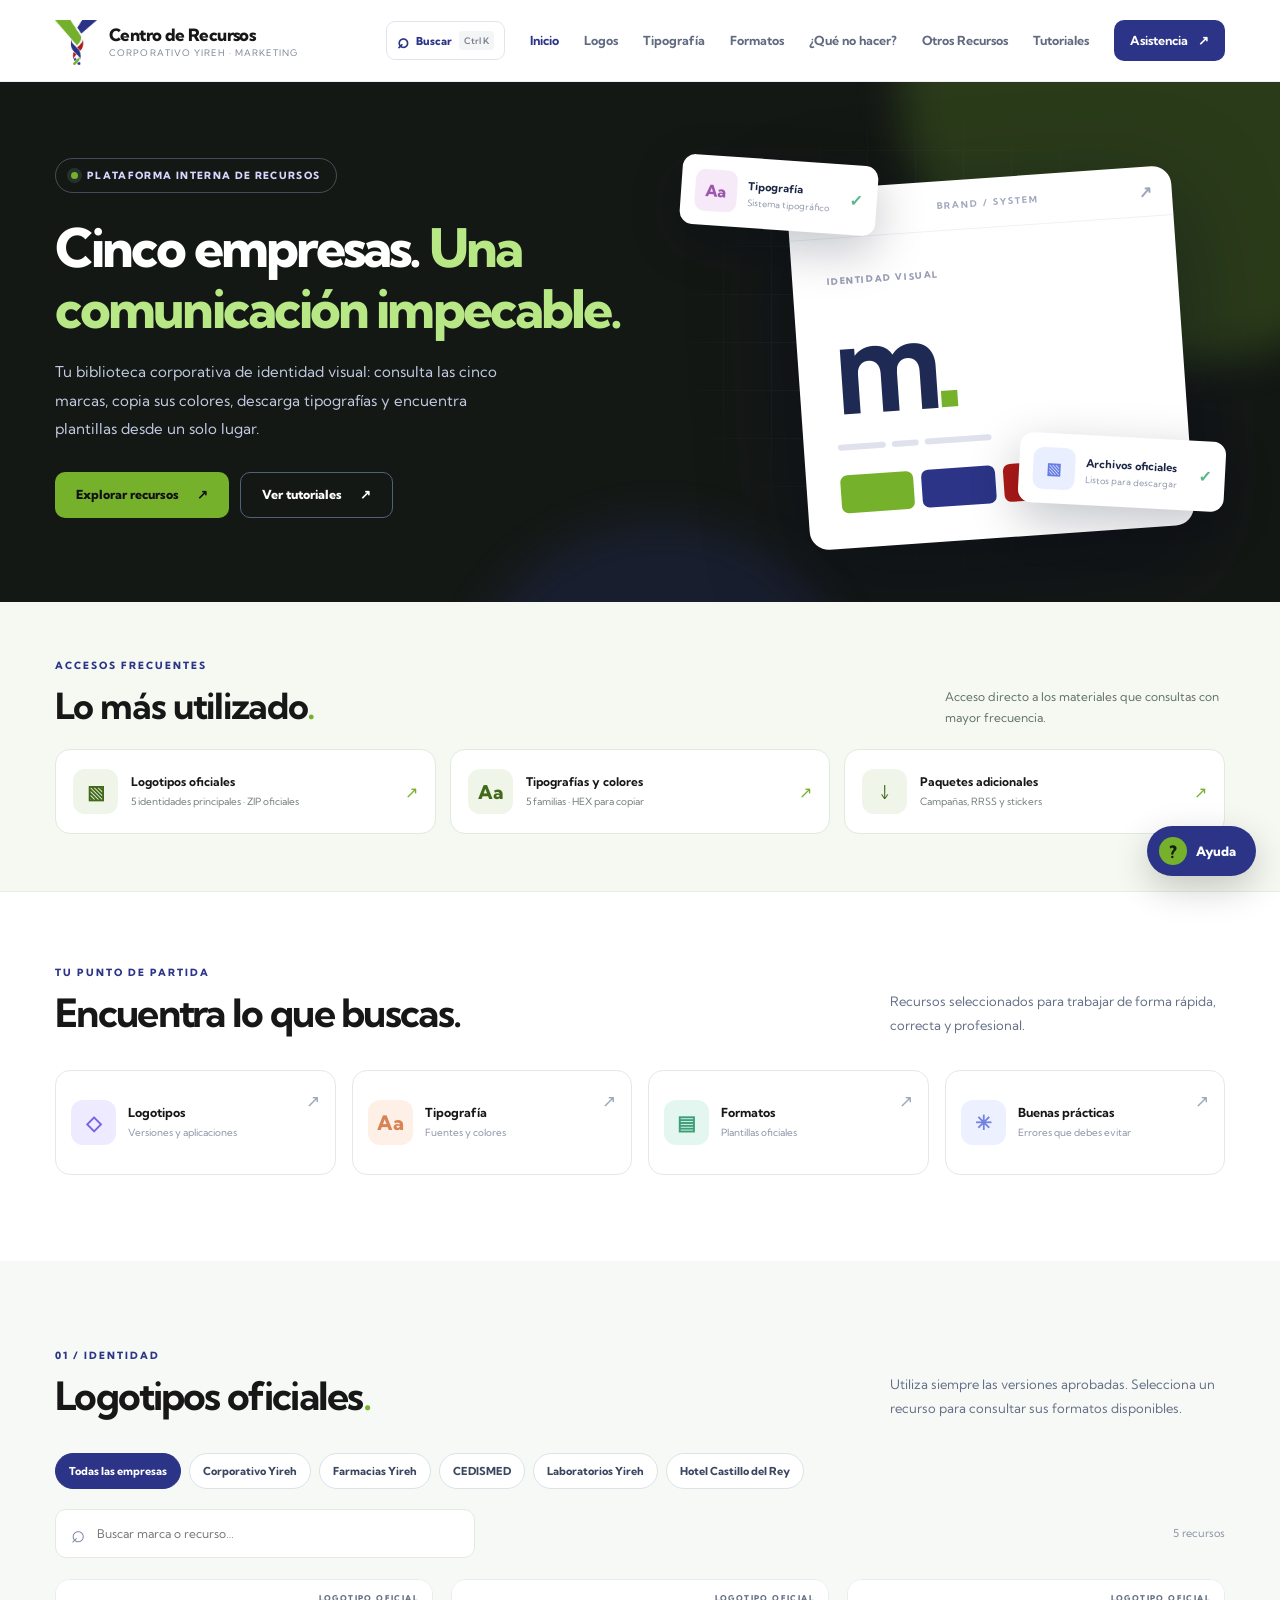
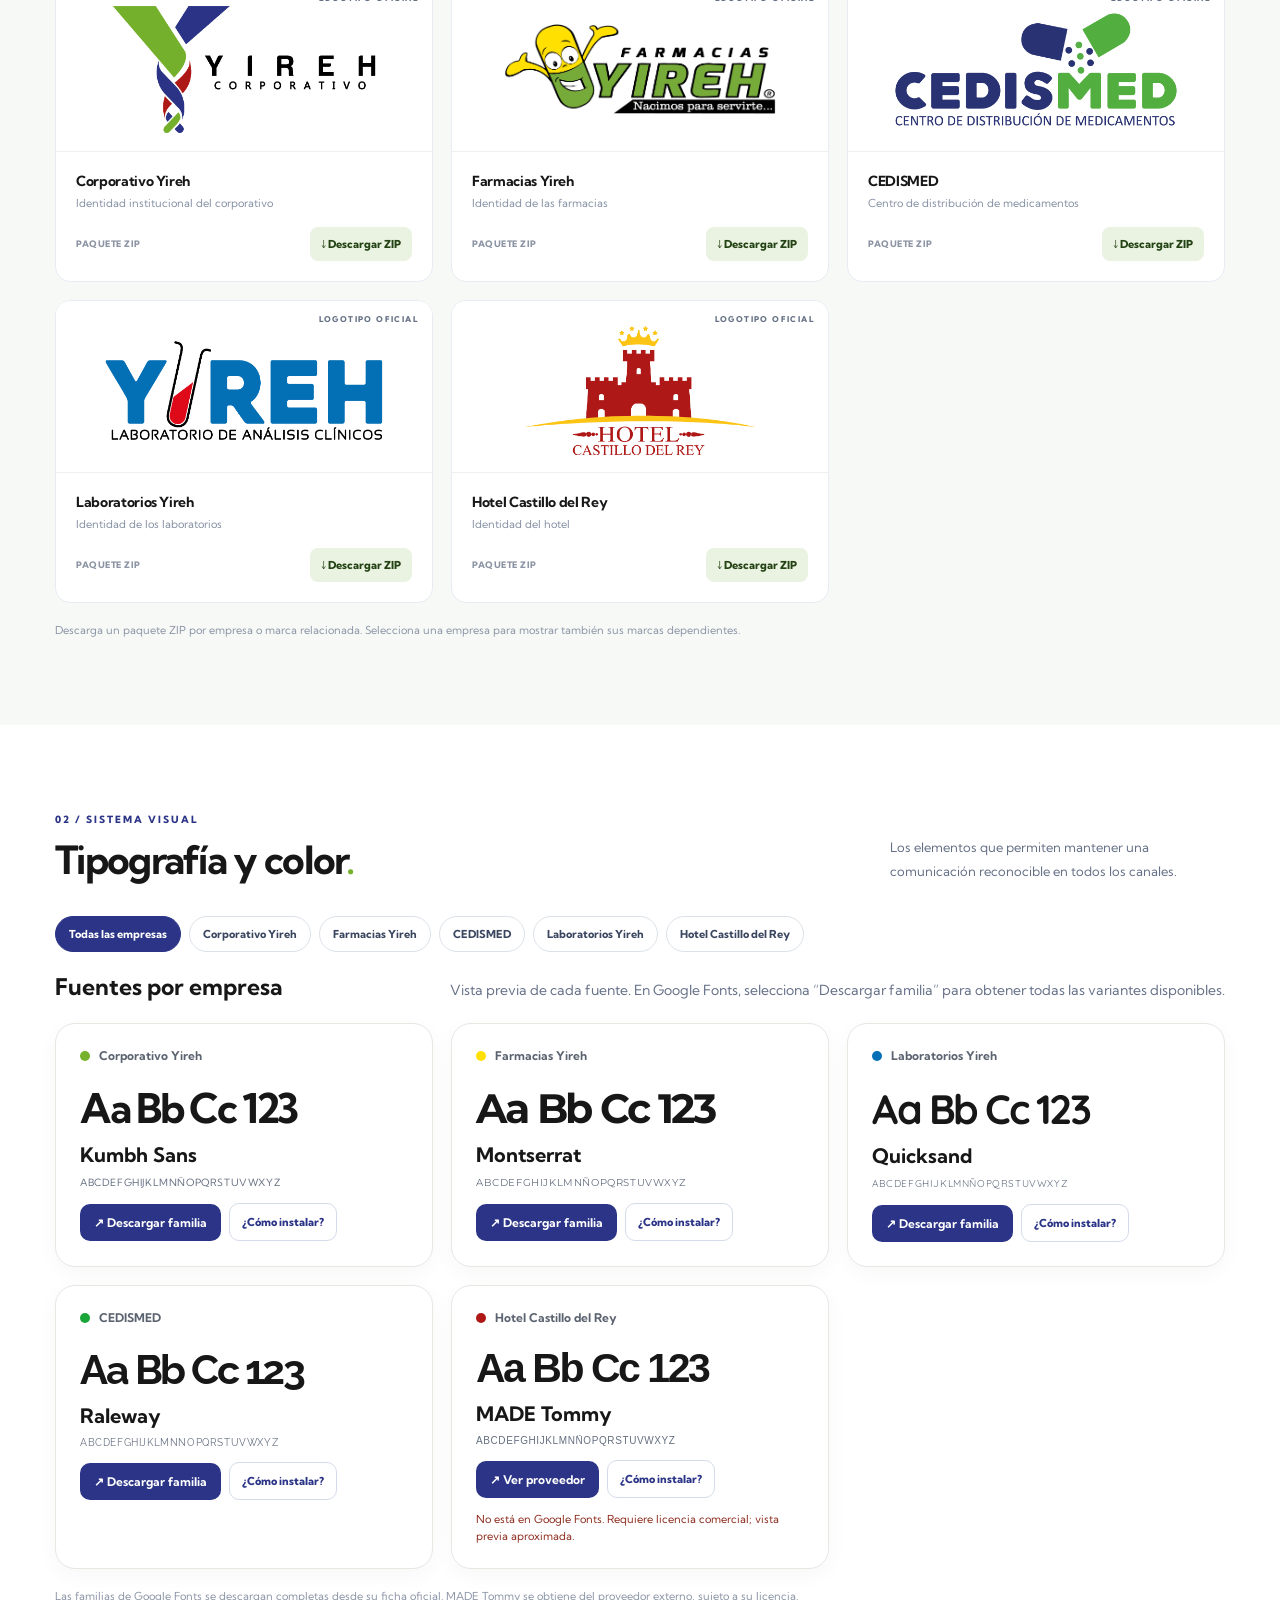
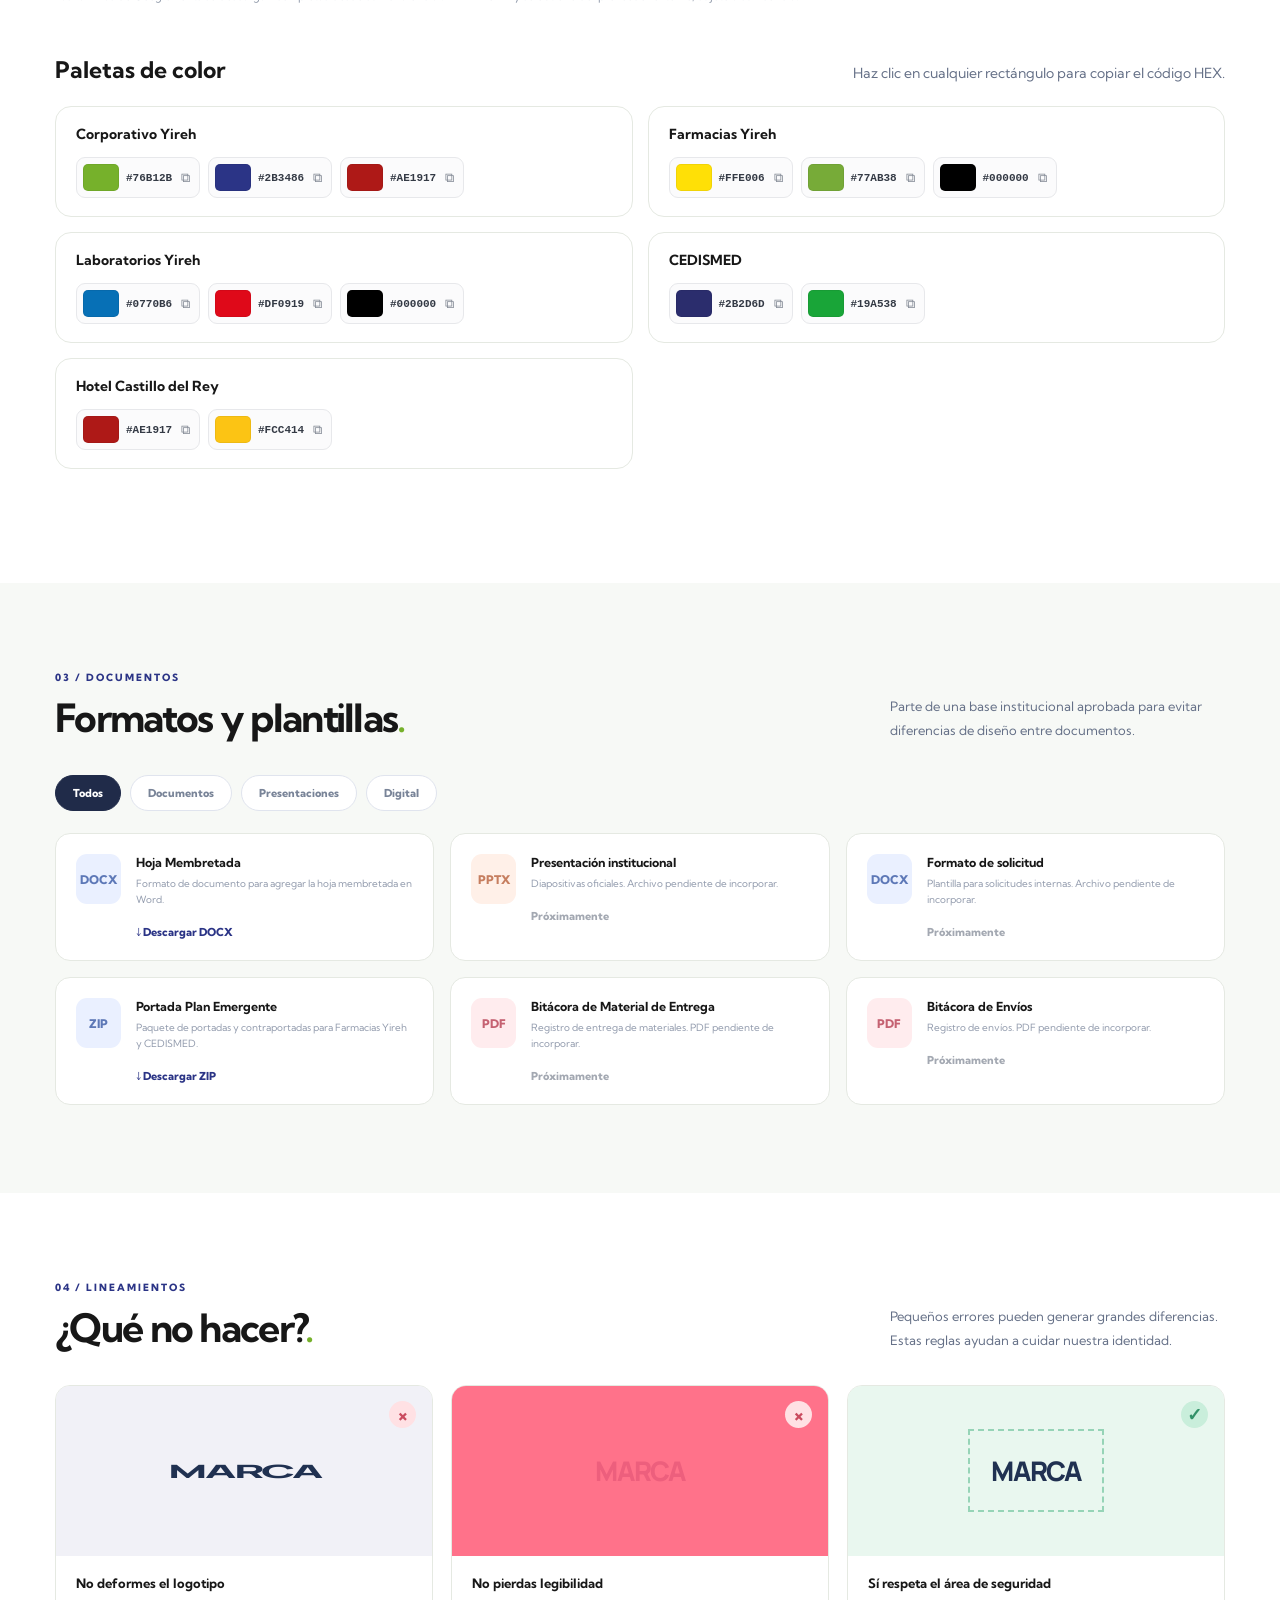
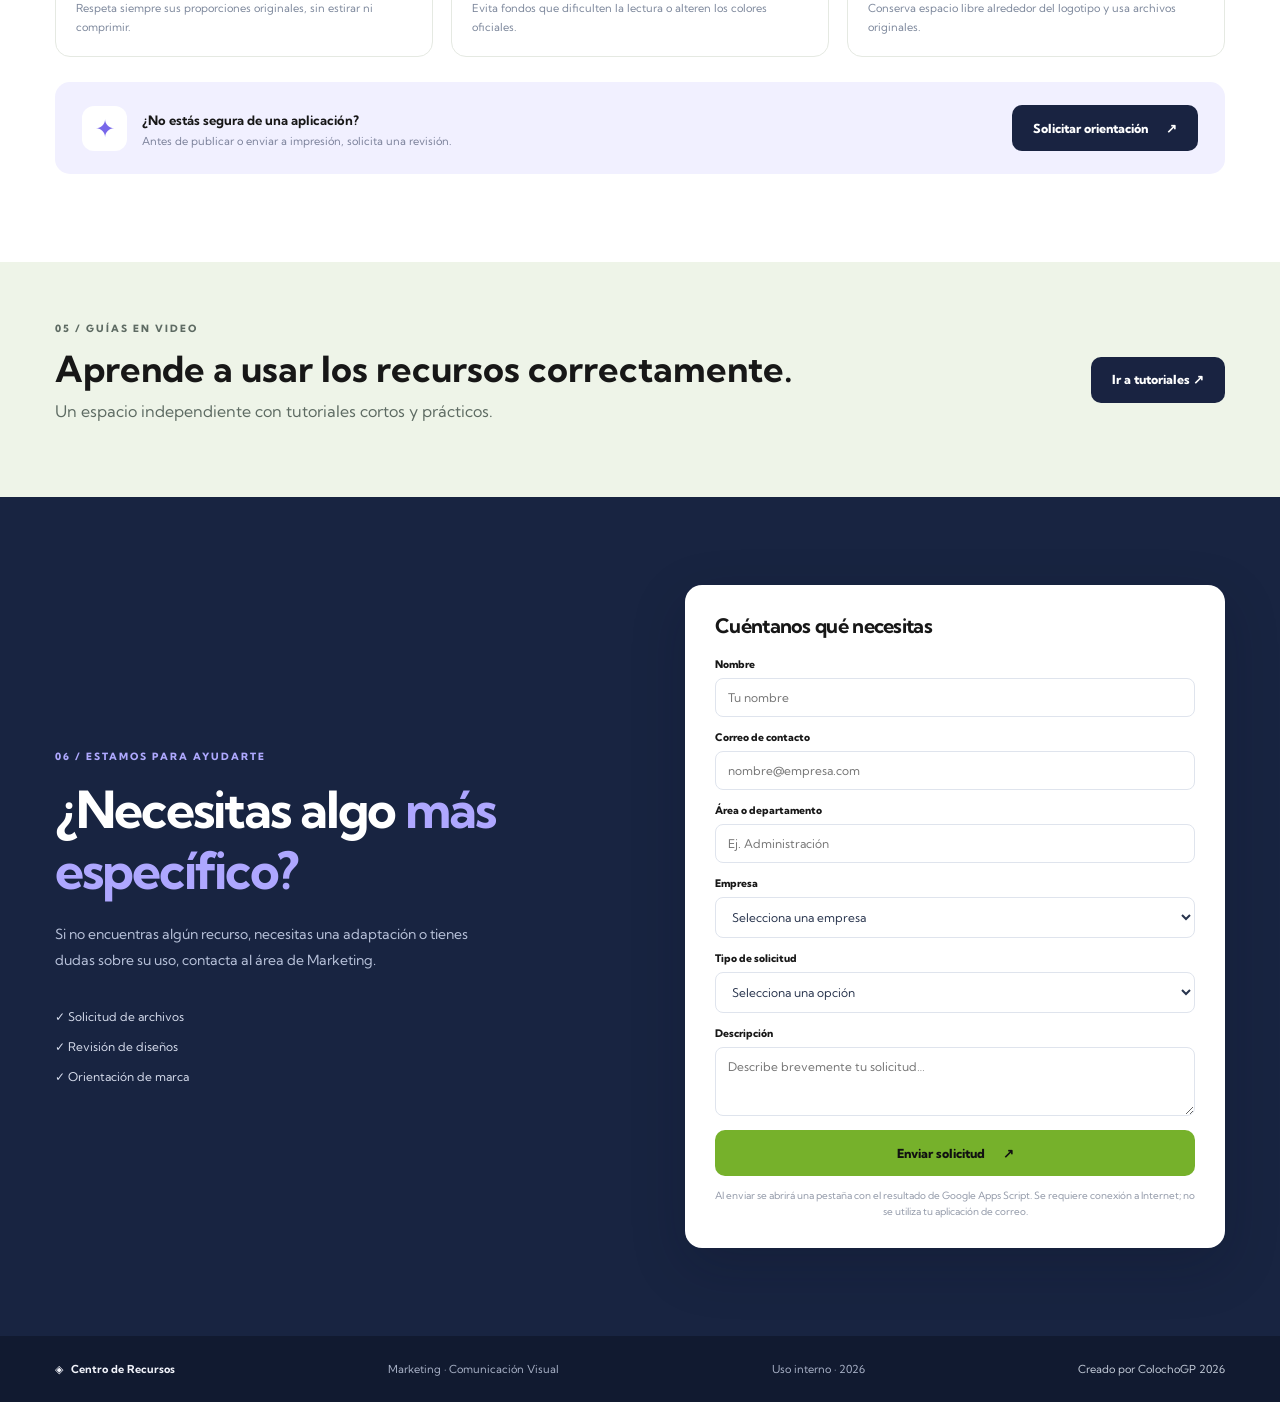
==== Centro_de_Recursos_Yireh_V4/index.html @ 208da7f6 "Add files via upload" ====
<!DOCTYPE html>

<html lang="es-MX">
<head>
<meta charset="utf-8"/>
<meta content="width=device-width,initial-scale=1" name="viewport"/>
<meta content="#2b3486" name="theme-color"/>
<meta content="Centro de recursos del área de Marketing y Comunicación Visual: identidad, archivos, tutoriales y asistencia." name="description"/>
<title>Centro de Recursos | Marketing</title>
<link href="styles.css" rel="stylesheet"/>
<script defer="" src="logo-downloads.js"></script>
<script defer="" src="configuracion-asistencia.js"></script>
<script defer="" src="script.js"></script>
</head>
<body><div aria-label="Cargando Centro de Recursos" class="site-intro" id="site-intro" role="status"><div class="site-intro-content"><img alt="" class="site-intro-logo" src="recursos/branding/isologo-yireh.png"/><strong class="site-intro-title">Centro de Recursos</strong></div></div>
<a class="skip-link" href="#contenido">Saltar al contenido</a>
<header class="site-header">
<div class="container header-inner">
<a aria-label="Centro de Recursos, ir al inicio" class="brand" href="#inicio">
<span aria-hidden="true" class="brand-symbol"><img alt="" src="recursos/branding/isologo-yireh.png"/></span>
<span class="brand-copy"><strong>Centro de Recursos</strong><small>CORPORATIVO YIREH · MARKETING</small></span>
</a>
<button aria-controls="site-nav" aria-expanded="false" aria-label="Abrir menú" class="menu-toggle" type="button"><span></span><span></span><span></span></button>
<nav aria-label="Navegación principal" class="site-nav" id="site-nav"><button aria-controls="global-search-dialog" aria-haspopup="dialog" class="global-search-trigger" title="Buscar en todo el portal" type="button"><span aria-hidden="true">⌕</span> Buscar <kbd>Ctrl K</kbd></button>








<a class="nav-link active" href="#inicio">Inicio</a><a class="nav-link" href="#logos">Logos</a><a class="nav-link" href="#tipografia">Tipografía</a><a class="nav-link" href="#formatos">Formatos</a><a class="nav-link" href="#que-no-hacer">¿Qué no hacer?</a><a class="nav-link" href="otros-recursos.html">Otros Recursos</a><a class="nav-link" href="tutoriales.html">Tutoriales</a><a class="nav-link nav-cta" href="#asistencia">Asistencia <span aria-hidden="true">↗</span></a></nav>
</div>
</header>
<main id="contenido">
<section class="hero section-anchor" id="inicio">
<div aria-hidden="true" class="hero-glow hero-glow-one"></div><div aria-hidden="true" class="hero-glow hero-glow-two"></div>
<div class="container hero-content">
<div class="hero-text">
<div class="eyebrow"><span class="status-dot"></span> PLATAFORMA INTERNA DE RECURSOS</div>
<h1>Cinco empresas. <em>Una comunicación impecable.</em></h1>
<p>Tu biblioteca corporativa de identidad visual: consulta las cinco marcas, copia sus colores, descarga tipografías y encuentra plantillas desde un solo lugar.</p>
<div class="hero-actions"><a class="button button-primary" href="#logos">Explorar recursos <span aria-hidden="true">↗</span></a><a class="button button-ghost" href="tutoriales.html">Ver tutoriales <span aria-hidden="true">↗</span></a></div>

</div>
<div aria-hidden="true" class="hero-art">
<div class="art-grid"></div>
<div class="art-window">
<div class="art-window-top"><div class="window-dots"><i></i><i></i><i></i></div><span>BRAND / SYSTEM</span><span class="art-window-icon">↗</span></div>
<div class="art-window-body"><span class="art-tiny-label">IDENTIDAD VISUAL</span><div class="art-logo">m<span class="art-logo-dot">.</span></div><div class="art-words"><i></i><i></i><i></i></div><div class="art-palette"><span></span><span></span><span></span><span></span></div></div>
</div>
<div class="float-card float-card-one"><span class="float-icon">Aa</span><span><b>Tipografía</b><small>Sistema tipográfico</small></span><span class="float-check">✓</span></div>
<div class="float-card float-card-two"><span class="float-icon float-icon-blue">▧</span><span><b>Archivos oficiales</b><small>Listos para descargar</small></span><span class="float-check">✓</span></div>
</div>
</div>
</section>
<section aria-labelledby="popular-title" class="popular-section"><div class="container">
<div class="popular-heading"><div><p class="overline">ACCESOS FRECUENTES</p><h2 id="popular-title">Lo más utilizado<span class="period">.</span></h2></div><p>Acceso directo a los materiales que consultas con mayor frecuencia.</p></div>
<div class="popular-grid">
<a class="popular-card" href="#logos"><span class="popular-icon">▧</span><span><strong>Logotipos oficiales</strong><small>5 identidades principales · ZIP oficiales</small></span><span aria-hidden="true">↗</span></a>
<a class="popular-card" href="#tipografia"><span class="popular-icon">Aa</span><span><strong>Tipografías y colores</strong><small>5 familias · HEX para copiar</small></span><span aria-hidden="true">↗</span></a>
<a class="popular-card" href="otros-recursos.html#descargables"><span class="popular-icon">↓</span><span><strong>Paquetes adicionales</strong><small>Campañas, RRSS y stickers</small></span><span aria-hidden="true">↗</span></a>
</div></div></section>
<section aria-labelledby="accesos-title" class="section shortcut-section">
<div class="container">
<div class="section-heading"><div><p class="overline">TU PUNTO DE PARTIDA</p><h2 id="accesos-title">Encuentra lo que buscas.</h2></div><p>Recursos seleccionados para trabajar de forma rápida, correcta y profesional.</p></div>
<div class="quick-grid">
<a class="quick-card" href="#logos"><span class="quick-icon indigo">◇</span><span class="quick-info"><strong>Logotipos</strong><small>Versiones y aplicaciones</small></span><span class="quick-arrow">↗</span></a>
<a class="quick-card" href="#tipografia"><span class="quick-icon peach">Aa</span><span class="quick-info"><strong>Tipografía</strong><small>Fuentes y colores</small></span><span class="quick-arrow">↗</span></a>
<a class="quick-card" href="#formatos"><span class="quick-icon mint">▤</span><span class="quick-info"><strong>Formatos</strong><small>Plantillas oficiales</small></span><span class="quick-arrow">↗</span></a>
<a class="quick-card" href="#que-no-hacer"><span class="quick-icon lavender">✳</span><span class="quick-info"><strong>Buenas prácticas</strong><small>Errores que debes evitar</small></span><span class="quick-arrow">↗</span></a>
</div>
</div>
</section>
<section aria-labelledby="logos-title" class="section section-anchor tinted-section" id="logos">
<div class="container">
<div class="section-heading"><div><p class="overline">01 / IDENTIDAD</p><h2 id="logos-title">Logotipos oficiales<span class="period">.</span></h2></div><p>Utiliza siempre las versiones aprobadas. Selecciona un recurso para consultar sus formatos disponibles.</p></div>
<div aria-label="Filtrar recursos por empresa" class="company-filter" data-company-filter="" role="group">
<button aria-pressed="true" class="company-chip selected" data-company="Todas" type="button">Todas las empresas</button>
<button aria-pressed="false" class="company-chip" data-company="Corporativo Yireh" type="button">Corporativo Yireh</button>
<button aria-pressed="false" class="company-chip" data-company="Farmacias Yireh" type="button">Farmacias Yireh</button>
<button aria-pressed="false" class="company-chip" data-company="CEDISMED" type="button">CEDISMED</button>
<button aria-pressed="false" class="company-chip" data-company="Laboratorios Yireh" type="button">Laboratorios Yireh</button>
<button aria-pressed="false" class="company-chip" data-company="Hotel Castillo del Rey" type="button">Hotel Castillo del Rey</button>
</div>
<div class="toolbar"><label class="search-box"><span aria-hidden="true">⌕</span><span class="sr-only">Buscar recursos de logotipos</span><input autocomplete="off" id="logo-search" placeholder="Buscar marca o recurso…" type="search"/></label><span aria-live="polite" class="results-count" id="logo-count"></span></div>
<div class="resource-grid" id="logo-grid"></div>
<p class="resource-note">Descarga un paquete ZIP por empresa o marca relacionada. Selecciona una empresa para mostrar también sus marcas dependientes.</p>
</div>
</section>
<section aria-labelledby="tipos-title" class="section section-anchor" id="tipografia">
<div class="container">
<div class="section-heading"><div><p class="overline">02 / SISTEMA VISUAL</p><h2 id="tipos-title">Tipografía y color<span class="period">.</span></h2></div><p>Los elementos que permiten mantener una comunicación reconocible en todos los canales.</p></div>
<div aria-label="Filtrar recursos por empresa" class="company-filter" data-company-filter="" role="group">
<button aria-pressed="true" class="company-chip selected" data-company="Todas" type="button">Todas las empresas</button>
<button aria-pressed="false" class="company-chip" data-company="Corporativo Yireh" type="button">Corporativo Yireh</button>
<button aria-pressed="false" class="company-chip" data-company="Farmacias Yireh" type="button">Farmacias Yireh</button>
<button aria-pressed="false" class="company-chip" data-company="CEDISMED" type="button">CEDISMED</button>
<button aria-pressed="false" class="company-chip" data-company="Laboratorios Yireh" type="button">Laboratorios Yireh</button>
<button aria-pressed="false" class="company-chip" data-company="Hotel Castillo del Rey" type="button">Hotel Castillo del Rey</button>
</div>
<div class="subsection-heading"><h3>Fuentes por empresa</h3><p>Vista previa de cada fuente. En Google Fonts, selecciona “Descargar familia” para obtener todas las variantes disponibles.</p></div>
<div class="font-grid" id="font-grid"></div><p class="resource-note">Las familias de Google Fonts se descargan completas desde su ficha oficial. MADE Tommy se obtiene del proveedor externo, sujeto a su licencia.</p>
<div class="subsection-heading color-title"><h3>Paletas de color</h3><p>Haz clic en cualquier rectángulo para copiar el código HEX.</p></div>
<div class="brand-palettes" id="brand-palettes"></div>
<p aria-live="polite" class="copy-feedback" id="copy-feedback"></p>
</div>
</section>
<section aria-labelledby="formatos-title" class="section section-anchor tinted-section" id="formatos">
<div class="container">
<div class="section-heading"><div><p class="overline">03 / DOCUMENTOS</p><h2 id="formatos-title">Formatos y plantillas<span class="period">.</span></h2></div><p>Parte de una base institucional aprobada para evitar diferencias de diseño entre documentos.</p></div>
<div aria-label="Filtrar formatos" class="filter-row" role="group"><button aria-pressed="true" class="filter-chip selected" data-filter="Todos">Todos</button><button aria-pressed="false" class="filter-chip" data-filter="Documentos">Documentos</button><button aria-pressed="false" class="filter-chip" data-filter="Presentaciones">Presentaciones</button><button aria-pressed="false" class="filter-chip" data-filter="Digital">Digital</button></div>
<div class="format-grid" id="format-grid"></div>
</div>
</section>
<section aria-labelledby="no-title" class="section section-anchor" id="que-no-hacer">
<div class="container"><div class="section-heading"><div><p class="overline">04 / LINEAMIENTOS</p><h2 id="no-title">¿Qué no hacer?<span class="period">.</span></h2></div><p>Pequeños errores pueden generar grandes diferencias. Estas reglas ayudan a cuidar nuestra identidad.</p></div>
<div class="rules-grid"><article class="rule-card"><div class="rule-visual bad-example"><span class="demo-mark distorted">MARCA</span><span class="rule-symbol wrong">×</span></div><div class="rule-copy"><h3>No deformes el logotipo</h3><p>Respeta siempre sus proporciones originales, sin estirar ni comprimir.</p></div></article><article class="rule-card"><div class="rule-visual bad-example saturated"><span class="demo-mark low-contrast">MARCA</span><span class="rule-symbol wrong">×</span></div><div class="rule-copy"><h3>No pierdas legibilidad</h3><p>Evita fondos que dificulten la lectura o alteren los colores oficiales.</p></div></article><article class="rule-card"><div class="rule-visual good-example"><span class="demo-mark good-mark">MARCA</span><span class="rule-symbol correct">✓</span></div><div class="rule-copy"><h3>Sí respeta el área de seguridad</h3><p>Conserva espacio libre alrededor del logotipo y usa archivos originales.</p></div></article></div>
<div class="guideline-banner"><div><span class="guideline-icon">✦</span><div><strong>¿No estás segura de una aplicación?</strong><p>Antes de publicar o enviar a impresión, solicita una revisión.</p></div></div><a class="button button-dark" href="#asistencia">Solicitar orientación <span aria-hidden="true">↗</span></a></div>
</div>
</section>
<section class="tutorial-promo"><div class="container tutorial-promo-inner"><div><p class="overline">05 / GUÍAS EN VIDEO</p><h2>Aprende a usar los recursos correctamente.</h2><p>Un espacio independiente con tutoriales cortos y prácticos.</p></div><a class="button button-dark" href="tutoriales.html">Ir a tutoriales ↗</a></div></section>
<section aria-labelledby="help-title" class="section section-anchor assistance-section" id="asistencia"><div class="container assistance-layout"><div class="assistance-text"><p class="overline light">06 / ESTAMOS PARA AYUDARTE</p><h2 id="help-title">¿Necesitas algo <em>más específico?</em></h2><p>Si no encuentras algún recurso, necesitas una adaptación o tienes dudas sobre su uso, contacta al área de Marketing.</p><div class="support-features"><span>✓ Solicitud de archivos</span><span>✓ Revisión de diseños</span><span>✓ Orientación de marca</span></div></div><form action="https://script.google.com/macros/s/AKfycbwh9dbZ9EFJfGZmZZzxYdyfkhDyafCaZo_8eW3qulOiKLGH9zPE0vXkcM6yjpdlwAl5/exec" class="support-form" id="support-form" method="post" target="_blank"><h3>Cuéntanos qué necesitas</h3><label for="request-name">Nombre</label><input autocomplete="name" id="request-name" maxlength="80" name="nombre" placeholder="Tu nombre" required=""/><label for="request-email">Correo de contacto</label><input autocomplete="email" id="request-email" maxlength="160" name="email" placeholder="nombre@empresa.com" required="" type="email"/><label for="request-dept">Área o departamento</label><input id="request-dept" maxlength="80" name="departamento" placeholder="Ej. Administración" required=""/><label for="request-company">Empresa</label><select id="request-company" name="empresa" required=""><option value="">Selecciona una empresa</option><option>Corporativo Yireh</option><option>Farmacias Yireh</option><option>CEDISMED</option><option>Laboratorios Yireh</option><option>Hotel Castillo del Rey</option><option>Otra</option></select><label for="request-type">Tipo de solicitud</label><select id="request-type" name="tipo" required=""><option value="">Selecciona una opción</option><option>Solicitar recurso</option><option>Revisión de diseño</option><option>Orientación de marca</option><option>Otro</option></select><label for="request-message">Descripción</label><textarea id="request-message" maxlength="1200" name="descripcion" placeholder="Describe brevemente tu solicitud…" required="" rows="3"></textarea><input name="mensaje" type="hidden" value=""/><input name="tiempo_inicio" type="hidden" value=""/><div aria-hidden="true" class="support-honeypot"><label for="request-site">Sitio web (dejar vacío)</label><input autocomplete="off" id="request-site" name="sitio_web" tabindex="-1" type="text"/></div><button class="button button-primary button-full" type="submit">Enviar solicitud <span aria-hidden="true">↗</span></button><p aria-live="polite" class="support-status" id="support-status" role="status"></p><p class="form-caption">Al enviar se abrirá una pestaña con el resultado de Google Apps Script. Se requiere conexión a Internet; no se utiliza tu aplicación de correo.</p></form></div></section>
</main>
<footer class="footer"><div class="container footer-inner"><a class="footer-brand" href="#inicio">◈ <strong>Centro de Recursos</strong></a><span>Marketing · Comunicación Visual</span><span>Uso interno · <span id="year"></span></span><span class="site-credit">Creado por ColochoGP 2026</span></div></footer>
<dialog aria-labelledby="video-title" class="video-dialog" id="video-dialog"><div class="modal-heading"><h3 id="video-title">Tutorial</h3><button aria-label="Cerrar tutorial" class="close-dialog" id="close-dialog" type="button">×</button></div><div class="video-container" id="video-container"></div><p id="video-description"></p></dialog>
<a aria-label="Abrir ayuda y tutoriales" class="floating-help" href="tutoriales.html"><span aria-hidden="true">?</span> Ayuda</a>
<dialog aria-labelledby="search-dialog-title" class="global-search-dialog" id="global-search-dialog">
<div class="global-search-top"><div><p class="overline">BUSCADOR GLOBAL</p><h2 id="search-dialog-title">¿Qué recurso necesitas?</h2></div><button aria-label="Cerrar buscador" class="close-dialog" id="global-search-close" type="button">×</button></div>
<label class="global-search-field"><span aria-hidden="true">⌕</span><input aria-label="Buscar en todo el sitio" autocomplete="off" id="global-search-input" placeholder="Buscar logos, marcas, colores, tutoriales, formatos..." type="search"/></label>
<div class="global-search-meta"><span aria-live="polite" id="global-search-count">Escribe para buscar en todas las secciones</span><span>ESC para cerrar</span></div>
<div class="global-search-results" id="global-search-results"></div>
</dialog>
<div aria-live="polite" class="toast" id="toast" role="status"></div>
</body>
</html>
---- Centro_de_Recursos_Yireh_V4/styles.css ----
@import url('https://fonts.googleapis.com/css2?family=DM+Sans:wght@400;500;600;700&family=Manrope:wght@400;500;600;700;800&display=swap');
@import url('https://fonts.googleapis.com/css2?family=Kumbh+Sans:wght@400;500;600;700;800&family=Montserrat:wght@400;500;600;700;800&family=Quicksand:wght@400;500;600;700&family=Raleway:wght@400;500;600;700;800&display=swap');

:root{--ink:#111b34;--muted:#657087;--dark:#101a33;--accent:#7466f4;--accent2:#a59cff;--line:#e6e9f1;--bg:#fff;--soft:#f7f8fc;--radius:18px;--shadow:0 16px 45px rgba(26,35,67,.07)}*{box-sizing:border-box}html{scroll-behavior:smooth}body{margin:0;color:var(--ink);font-family:'DM Sans',sans-serif;background:white;-webkit-font-smoothing:antialiased}button,input,textarea,select{font:inherit}button{cursor:pointer}a{color:inherit;text-decoration:none}img{max-width:100%}.container{width:min(1170px,calc(100% - 48px));margin-inline:auto}.sr-only{position:absolute;width:1px;height:1px;padding:0;margin:-1px;overflow:hidden;clip:rect(0,0,0,0);white-space:nowrap;border:0}.skip-link{position:absolute;left:16px;top:-50px;background:white;padding:10px;z-index:99}.skip-link:focus{top:10px}.section-anchor{scroll-margin-top:88px}.site-header{height:82px;position:sticky;top:0;z-index:30;background:rgba(255,255,255,.96);border-bottom:1px solid #edf0f5;backdrop-filter:blur(14px)}.header-inner{height:100%;display:flex;justify-content:space-between;align-items:center;gap:25px}.brand{display:flex;align-items:center;gap:12px;flex-shrink:0}.brand-symbol{width:42px;height:42px;display:grid;place-items:center;flex:none}.brand-symbol img{display:block;width:100%;height:100%;object-fit:contain}.brand-copy strong{display:block;font:800 17px 'Manrope',sans-serif;letter-spacing:-.6px}.brand-copy small{display:block;font-size:9px;letter-spacing:1.1px;color:#7c8497;margin-top:2px}.site-nav{display:flex;align-items:center;gap:25px}.nav-link{font-size:12.5px;font-weight:700;color:#606a80;transition:color .2s}.nav-link:hover,.nav-link.active{color:#6555dd}.nav-cta{border-radius:10px;padding:13px 16px;background:#f0edff;color:#6657df}.nav-cta span{margin-left:7px}.menu-toggle{display:none}.hero{background:linear-gradient(117deg,#121d3a 0%,#17264b 60%,#25265d 100%);position:relative;overflow:hidden;color:white}.hero-content{display:grid;grid-template-columns:1.06fr .94fr;align-items:center;min-height:520px;position:relative;z-index:1}.hero-glow{position:absolute;border-radius:50%;filter:blur(20px);pointer-events:none}.hero-glow-one{width:570px;height:570px;right:-190px;top:-290px;background:radial-gradient(circle,rgba(127,114,252,.35),transparent 70%)}.hero-glow-two{width:400px;height:400px;left:36%;bottom:-320px;background:radial-gradient(circle,rgba(39,129,203,.22),transparent 70%)}.hero-text{padding:70px 0 78px}.eyebrow,.overline{font-weight:800;letter-spacing:2px;font-size:10px}.eyebrow{display:inline-flex;align-items:center;gap:9px;border:1px solid rgba(204,205,255,.28);color:#d9d6ff;border-radius:30px;padding:10px 15px;letter-spacing:1.35px}.status-dot{background:#99e7c5;width:7px;height:7px;border-radius:50%;box-shadow:0 0 0 4px rgba(153,231,197,.12)}h1,h2,h3,p{margin-top:0}h1,h2,h3{font-family:Manrope,sans-serif}h1{font-size:clamp(38px,4.15vw,59px);line-height:1.15;letter-spacing:-2.9px;max-width:620px;margin:24px 0 19px;font-weight:800}h1 em,.assistance-text h2 em{color:#aea7ff;font-style:normal}.hero-text>p{max-width:470px;font-size:15px;line-height:1.9;color:#c2cbe2}.hero-actions{display:flex;gap:11px;margin-top:28px}.button{display:inline-flex;align-items:center;justify-content:center;gap:18px;font-size:12.5px;font-weight:800;min-height:46px;padding:0 21px;border:0;border-radius:10px;transition:transform .2s,background .2s}.button:hover{transform:translateY(-2px)}.button-primary{background:#8172ff;color:white}.button-primary:hover{background:#6d5bea}.button-ghost{border:1px solid #52607e;color:white}.button-dark{background:#192341;color:white}.hero-footnote{font-size:11px;color:#a5b0ce;display:flex;align-items:center;gap:13px;margin-top:37px}.mini-avatars{display:flex;margin-left:5px}.mini-avatars b{display:grid;place-items:center;margin-left:-5px;width:25px;height:25px;border:2px solid #192344;border-radius:50%;background:#735cf3;font-size:9px;color:white}.mini-avatars b:nth-child(2){background:#58a7ad}.mini-avatars b:nth-child(3){background:#a0a7bf}.hero-art{height:480px;position:relative}.art-grid{position:absolute;inset:0;opacity:.19;background-image:linear-gradient(#8090c2 1px,transparent 1px),linear-gradient(90deg,#8090c2 1px,transparent 1px);background-size:48px 48px;mask-image:radial-gradient(ellipse at center,black,transparent 72%)}.art-window{position:absolute;top:76px;right:42px;width:385px;background:#fff;color:#141e3b;border-radius:19px;box-shadow:0 28px 100px rgba(3,5,32,.35);transform:rotate(-4deg);overflow:hidden}.art-window-top{height:50px;border-bottom:1px solid #f0f1f6;display:flex;align-items:center;justify-content:space-between;padding:0 18px;color:#9fa6bc;letter-spacing:2px;font-size:9px;font-weight:700}.window-dots{display:flex;gap:5px}.window-dots i{width:7px;height:7px;background:#e6e9f0;border-radius:50%}.window-dots i:first-child{background:#f49e9c}.window-dots i:nth-child(2){background:#f2ce8c}.art-window-icon{font-size:16px}.art-window-body{padding:30px 34px 35px}.art-tiny-label{font-size:9px;font-weight:800;letter-spacing:1.6px;color:#989cb4}.art-logo{font:800 120px/1.2 Manrope,sans-serif;letter-spacing:-14px;color:#1e2a53;margin:8px 0 4px}.art-logo-dot{color:#8172ff}.art-words{display:flex;gap:6px;margin-bottom:25px}.art-words i{height:6px;width:48px;background:#dfe2ed;border-radius:10px}.art-words i:nth-child(2){width:27px}.art-words i:nth-child(3){width:67px}.art-palette{display:flex;gap:8px}.art-palette span{height:38px;flex:1;border-radius:7px;background:#192443}.art-palette span:nth-child(2){background:#7d70ef}.art-palette span:nth-child(3){background:#9cd1d8}.art-palette span:nth-child(4){background:#efcfb7}.float-card{position:absolute;display:flex;align-items:center;gap:11px;border-radius:13px;background:#fff;box-shadow:0 16px 50px rgba(2,9,31,.24);color:#1c2746;padding:14px;transform:rotate(4deg)}.float-card-one{top:58px;left:6px}.float-card-two{bottom:75px;right:0;transform:rotate(3deg)}.float-icon{display:grid;place-items:center;width:42px;height:42px;border-radius:10px;background:#f6eaf8;color:#9d55ae;font-weight:800}.float-icon-blue{background:#e9efff;color:#667ce2}.float-card b,.float-card small{display:block}.float-card b{font-size:11px}.float-card small{color:#8d97a8;font-size:9px;margin-top:4px}.float-check{margin-left:9px;color:#54b88c;font-weight:bold}.section{padding:88px 0}.shortcut-section{padding:74px 0 86px}.section-heading{display:flex;align-items:end;justify-content:space-between;gap:50px;margin-bottom:33px}.overline{color:#7466e4;margin-bottom:11px}.section-heading h2{font-size:clamp(29px,3.1vw,39px);letter-spacing:-1.7px;margin-bottom:0;line-height:1.2}.period{color:#8172ff}.section-heading>p{max-width:335px;color:var(--muted);font-size:13px;line-height:1.85;margin:0}.quick-grid{display:grid;grid-template-columns:repeat(4,1fr);gap:16px}.quick-card{display:flex;align-items:center;gap:12px;min-height:105px;padding:19px 15px;border:1px solid var(--line);border-radius:15px;background:white;transition:box-shadow .2s,transform .2s}.quick-card:hover,.resource-card:hover,.format-card:hover{transform:translateY(-4px);box-shadow:var(--shadow)}.quick-icon{width:45px;height:45px;border-radius:12px;display:grid;place-items:center;flex-shrink:0;font-size:20px;font-weight:800}.indigo{background:#eeeaff;color:#7464e1}.peach{background:#fff0e7;color:#d78355}.mint{background:#e3f6ef;color:#3b9f79}.lavender{background:#edf0ff;color:#7183df}.quick-info{flex:1}.quick-info strong,.quick-info small{display:block}.quick-info strong{font-size:12.5px}.quick-info small{font-size:10px;color:#8b94a5;margin-top:5px;line-height:1.5}.quick-arrow{font-size:17px;color:#9da5bc;align-self:start}.tinted-section{background:var(--soft)}.toolbar{display:flex;justify-content:space-between;align-items:center;margin-bottom:21px}.search-box{width:min(420px,100%);display:flex;align-items:center;gap:10px;background:white;border:1px solid var(--line);border-radius:11px;padding:0 15px;color:#7b85a2;font-size:24px}.search-box input{width:100%;height:47px;background:none;border:0;outline:0;color:#26324b;font-size:12px}.search-box:focus-within{outline:2px solid #aa9fff}.results-count,.resource-note{font-size:11px;color:#8a94a5}.resource-note{margin:20px 0 0}.resource-grid{display:grid;grid-template-columns:repeat(3,1fr);gap:18px}.resource-card{background:white;border-radius:15px;border:1px solid #e8ebf2;overflow:hidden;transition:transform .2s,box-shadow .2s}.resource-preview{height:172px;display:grid;place-items:center;background:#e9eaf9;position:relative}.resource-preview:after{content:"VISTA DE EJEMPLO";font-size:8px;letter-spacing:1.4px;color:#8b8daa;position:absolute;right:14px;top:13px;font-weight:800}.resource-preview .mock-logo{font-family:Manrope,sans-serif;font-weight:800;font-size:30px;letter-spacing:-1.7px}.resource-preview.theme-navy{background:#172647;color:white}.resource-preview.theme-cream{background:#f3eade;color:#56412e}.resource-preview.theme-purple{background:#eae6ff;color:#5d53a9}.resource-preview.theme-blue{background:#e0f3f6;color:#287c8f}.resource-preview.theme-pink{background:#fce5ed;color:#a45074}.resource-preview.theme-slate{background:#e9edf4;color:#35435a}.resource-details{padding:20px}.resource-details h3{font-size:14px;letter-spacing:-.35px;margin-bottom:6px}.resource-details p{font-size:11px;color:#8490a3;margin:0 0 17px}.resource-bottom{display:flex;align-items:center;justify-content:space-between;gap:6px}.file-types{font-size:9px;letter-spacing:.5px;font-weight:800;color:#8d95a5}.download-link{border:0;background:#f1efff;color:#6e5cdd;font-size:11px;font-weight:800;padding:10px 11px;border-radius:8px}.download-link:hover{background:#e5e0ff}.download-link[disabled]{background:#f1f3f7;color:#919aaa;cursor:not-allowed}.two-column{display:grid;grid-template-columns:1fr 1fr;gap:20px}.type-card,.color-card{border:1px solid var(--line);border-radius:18px;padding:27px 30px;min-height:405px}.card-topline{display:flex;justify-content:space-between;align-items:center;gap:10px;color:#8790a5;font-size:9px;letter-spacing:1.1px;font-weight:800}.tag{border-radius:30px;background:#f3f2fa;padding:8px 10px;font-size:9px;letter-spacing:0;color:#8c83ac}.type-display{font:800 118px/1.2 Manrope,sans-serif;letter-spacing:-10px;margin:15px 0 4px}.type-display span{color:#8b7dff}.type-card h3,.color-card h3{font-size:19px;letter-spacing:-.5px;margin-bottom:6px}.type-card p,.color-card p{font-size:12px;line-height:1.75;color:var(--muted)}.type-samples{border-top:1px solid var(--line);margin-top:17px;padding-top:16px;display:grid;gap:9px;color:#677287;font-size:11px;overflow-wrap:anywhere}.text-link{display:inline-block;color:#6d5cdd;font-weight:800;font-size:12px;margin-top:23px}.color-card h3{margin-top:29px}.palette-list{display:grid;gap:9px;margin-top:21px}.palette-item{border:1px solid var(--line);border-radius:9px;background:white;display:flex;align-items:center;gap:12px;padding:7px;text-align:left;color:var(--ink)}.palette-item:hover{background:#fafaff}.palette-swatch{width:40px;height:36px;border-radius:6px;flex:none}.palette-label{flex:1;font-weight:700;font-size:11px}.palette-hex{font-size:11px;color:#8993a7;margin-right:10px}.copy-feedback{min-height:16px;margin:10px 0 0!important;color:#6a56e4!important;font-size:10px!important}.filter-row{display:flex;gap:9px;flex-wrap:wrap;margin-bottom:22px}.filter-chip{border-radius:30px;border:1px solid #e0e4ee;background:white;color:#798498;padding:10px 17px;font-size:11px;font-weight:800}.filter-chip.selected{background:#202b49;color:white;border-color:#202b49}.format-grid{display:grid;grid-template-columns:repeat(3,1fr);gap:16px}.format-card{display:flex;align-items:flex-start;gap:15px;padding:20px;border-radius:15px;border:1px solid var(--line);background:white;transition:transform .2s,box-shadow .2s}.file-icon{border-radius:11px;background:#eaf0ff;color:#5d78b7;width:45px;height:50px;display:grid;place-items:center;flex:none;font-size:12px;font-weight:800}.file-icon.pptx{background:#fff0e8;color:#c67e5f}.file-icon.pdf{background:#ffecee;color:#c56272}.file-icon.png{background:#eaf6f3;color:#4e9c88}.format-info{flex:1;min-width:0}.format-info h3{font-size:12.5px;margin:1px 0 6px}.format-info p{font-size:10px;color:#929bad;line-height:1.6;margin-bottom:12px}.format-link{color:#6d5cdd;background:transparent;border:0;padding:0;font-size:11px;font-weight:800}.format-link[disabled]{color:#9da5b3;cursor:not-allowed}.rules-grid{display:grid;grid-template-columns:repeat(3,1fr);gap:18px}.rule-card{border:1px solid var(--line);border-radius:15px;overflow:hidden}.rule-visual{height:170px;display:grid;place-items:center;position:relative}.bad-example{background:#f1f1f7}.bad-example.saturated{background:#ff728a}.good-example{background:#e9f7ef}.demo-mark{font:800 27px Manrope,sans-serif;letter-spacing:-1px;color:#203151}.distorted{transform:scaleX(1.7) scaleY(.68)}.low-contrast{color:#ed5f7d}.good-mark{border:2px dashed #96d4b7;padding:21px}.rule-symbol{position:absolute;top:15px;right:16px;width:27px;height:27px;display:grid;place-items:center;border-radius:50%;font-size:18px;font-weight:800}.wrong{background:#ffe1e4;color:#ca4b5f}.correct{background:#c9eedb;color:#329168}.rule-copy{padding:19px 20px}.rule-copy h3{font-size:13px;margin-bottom:8px}.rule-copy p{font-size:11px;color:#7c879b;line-height:1.75;margin:0}.guideline-banner{margin-top:25px;padding:23px 27px;border-radius:15px;background:#f1f0ff;display:flex;justify-content:space-between;align-items:center;gap:16px}.guideline-banner>div{display:flex;align-items:center;gap:15px}.guideline-icon{width:45px;height:45px;flex:none;display:grid;place-items:center;background:white;border-radius:12px;color:#7867ea;font-size:24px}.guideline-banner strong{font-size:13px}.guideline-banner p{color:#7b819a;font-size:11px;margin:5px 0 0}.tutorial-section{background:#fff}.tutorial-grid{display:grid;grid-template-columns:repeat(3,1fr);gap:18px}.tutorial-card{border:1px solid var(--line);border-radius:15px;overflow:hidden}.tutorial-cover{height:185px;position:relative;display:grid;place-items:center;background:linear-gradient(135deg,#202b56,#6f67aa);color:white}.tutorial-cover.variant-1{background:linear-gradient(135deg,#25364e,#6592a0)}.tutorial-cover.variant-2{background:linear-gradient(135deg,#45365a,#bd8c96)}.tutorial-watermark{font:800 64px Manrope,sans-serif;opacity:.18;letter-spacing:-5px}.play-button{position:absolute;display:grid;place-items:center;background:white;color:#3e426f;border-radius:50%;width:50px;height:50px;border:0;font-size:20px;box-shadow:0 7px 25px #1013214d;transition:transform .2s}.play-button:hover{transform:scale(1.1)}.tutorial-cover .duration{position:absolute;bottom:13px;right:13px;background:#111827a9;border-radius:5px;padding:5px 7px;font-size:10px}.tutorial-info{padding:19px}.tutorial-info small{color:#8471e2;font-size:9px;font-weight:800;letter-spacing:1px}.tutorial-info h3{font-size:14px;margin:10px 0 8px}.tutorial-info p{font-size:11px;color:#8a94a5;line-height:1.7;margin:0}.assistance-section{background:#182441;color:white}.assistance-layout{display:grid;grid-template-columns:1fr 1fr;gap:90px;align-items:center}.overline.light{color:#afa9ff}.assistance-text h2{font-size:clamp(35px,4vw,53px);letter-spacing:-2px;line-height:1.18;margin:16px 0 22px}.assistance-text>p:not(.overline){max-width:420px;color:#b9c3db;font-size:14px;line-height:1.85}.support-features{display:flex;flex-direction:column;gap:15px;margin-top:35px;font-size:12px;color:#d7dded}.support-form{padding:28px 30px;background:white;color:var(--ink);border-radius:17px;display:flex;flex-direction:column;box-shadow:0 18px 55px #080f2433}.support-form h3{font-size:20px;letter-spacing:-.7px;margin-bottom:20px}.support-form label{font-size:10.5px;font-weight:800;margin-bottom:7px}.support-form input,.support-form textarea,.support-form select{border:1px solid #dfe4ed;border-radius:8px;padding:11px 12px;font-size:12px;color:#28344d;width:100%;margin-bottom:14px;background:white;outline:0}.support-form input:focus,.support-form textarea:focus,.support-form select:focus{border-color:#7f70f3;box-shadow:0 0 0 2px #8172ff20}.support-form textarea{resize:vertical}.button-full{width:100%}.form-caption{font-size:10px!important;text-align:center;line-height:1.6;color:#9299a8;margin:12px 0 0}.footer{background:#111a30;color:#aab3c8}.footer-inner{display:flex;justify-content:space-between;align-items:center;padding:26px 0;font-size:11px}.footer-brand{color:#f1f3fa}.footer-brand strong{margin-left:5px}.video-dialog{width:min(760px,calc(100% - 32px));border:none;border-radius:16px;box-shadow:0 30px 90px #0006;padding:24px;color:var(--ink)}.video-dialog::backdrop{background:rgba(10,16,34,.75)}.modal-heading{display:flex;justify-content:space-between;align-items:center}.modal-heading h3{margin:0 0 15px}.close-dialog{font-size:26px;border:0;background:none}.video-container{aspect-ratio:16/9;background:#edf0f6;display:grid;place-items:center;border-radius:10px;overflow:hidden;color:#64718b;text-align:center;padding:18px}.video-container iframe,.video-container video{width:100%;height:100%;border:0}.video-dialog>p{font-size:12px;color:#6c7588;margin:14px 0 0}.toast{position:fixed;bottom:20px;left:50%;transform:translate(-50%,120px);opacity:0;background:#192440;color:white;padding:11px 19px;border-radius:10px;z-index:100;box-shadow:0 9px 35px #0002;transition:transform .25s,opacity .25s;font-size:12px}.toast.show{opacity:1;transform:translate(-50%,0)}.empty-state{grid-column:1/-1;text-align:center;color:#7d879b;background:white;border:1px dashed #d9dfeb;border-radius:12px;padding:40px}a:focus-visible,button:focus-visible{outline:3px solid #ab9dff;outline-offset:3px}
@media(max-width:1100px){.site-nav{gap:13px}.nav-link{font-size:11px}.hero-content{grid-template-columns:1fr .85fr}.art-window{right:0;width:330px}.float-card-one{left:-23px}.quick-card{padding:15px 10px}.quick-icon{width:40px;height:40px}.quick-info strong{font-size:11px}.quick-info small{font-size:9px}.assistance-layout{gap:45px}}
@media(max-width:850px){.site-header{height:72px}.menu-toggle{display:flex;flex-direction:column;gap:5px;padding:10px;background:none;border:0}.menu-toggle span{width:23px;height:2px;background:#293451;border-radius:3px}.site-nav{position:absolute;top:72px;left:0;right:0;background:white;flex-direction:column;align-items:stretch;gap:0;padding:10px 24px 20px;border-bottom:1px solid var(--line);box-shadow:0 20px 25px #111a3017;display:none}.site-nav.open{display:flex}.nav-link{padding:13px 10px;font-size:13px}.nav-cta{margin-top:8px}.hero-content{grid-template-columns:1fr}.hero-text{padding:68px 0 30px}.hero-text h1{max-width:660px}.hero-art{height:370px;max-width:510px;width:100%;justify-self:center}.art-window{top:20px;right:60px}.float-card-one{top:15px;left:5px}.float-card-two{bottom:45px;right:16px}.quick-grid,.resource-grid,.format-grid,.rules-grid,.tutorial-grid{grid-template-columns:repeat(2,1fr)}.section{padding:65px 0}.shortcut-section{padding:58px 0}.section-heading{align-items:start}.two-column{grid-template-columns:1fr}.assistance-layout{grid-template-columns:1fr;gap:32px}.assistance-text h2{max-width:520px}.support-form{max-width:650px;width:100%}}
@media(max-width:560px){.container{width:min(100% - 32px,1170px)}.brand-copy strong{font-size:15px}.brand-copy small{font-size:8px}.hero-text{padding:52px 0 10px}h1{font-size:39px;letter-spacing:-2px}.hero-actions{flex-wrap:wrap}.hero-footnote{margin-top:26px;line-height:1.5}.hero-art{height:320px}.art-window{width:255px;top:20px;right:24px}.art-window-body{padding:18px 24px}.art-logo{font-size:90px}.art-window-top{height:40px}.art-palette span{height:30px}.float-card{padding:9px;gap:8px}.float-card-one{left:0;top:5px}.float-card-two{right:0;bottom:35px}.float-icon{width:31px;height:31px;font-size:14px}.float-card b{font-size:9px}.float-card small{font-size:8px}.float-check{margin-left:0}.section-heading{display:block;margin-bottom:25px}.section-heading>p{margin-top:14px}.quick-grid,.resource-grid,.format-grid,.rules-grid,.tutorial-grid{grid-template-columns:1fr}.quick-card{min-height:82px;padding:14px}.quick-info strong{font-size:13px}.quick-info small{font-size:11px}.quick-icon{width:45px;height:45px}.resource-preview{height:175px}.toolbar{align-items:flex-start;gap:12px;flex-direction:column}.section{padding:58px 0}.type-card,.color-card{padding:20px}.guideline-banner{flex-direction:column;align-items:stretch}.guideline-banner .button{align-self:stretch}.assistance-text h2{font-size:37px}.support-form{padding:22px 19px}.footer-inner{flex-direction:column;gap:12px;text-align:center}.tutorial-cover{height:180px}}
@media(prefers-reduced-motion:reduce){html{scroll-behavior:auto}*,*:before,*:after{transition:none!important;animation:none!important}}

/* === IDENTIDAD CORPORATIVA YIREH — PERSONALIZACIÓN 2026 === */

:root{--ink:#171717;--dark:#151515;--accent:#76b12b;--accent2:#2b3486;--soft:#f7f9f6;--line:#e5e9e2}
body{font-family:'Kumbh Sans',Arial,sans-serif}
h1,h2,h3,h4,.brand-copy strong{font-family:'Kumbh Sans',Arial,sans-serif}
.period{color:#76b12b}.overline{color:#2b3486}.button-primary{background:#76b12b;color:#111;border-color:#76b12b}.button-primary:hover{background:#629825;border-color:#629825}.nav-link.active{color:#2b3486}.nav-cta{background:#2b3486!important;color:#fff!important}
.hero{background:#141815}.hero em{color:#b8e885}.status-dot{background:#76b12b}.hero-glow-one{background:rgba(118,177,43,.23)}.hero-glow-two{background:rgba(43,52,134,.23)}.art-logo-dot{color:#76b12b}.art-palette span:nth-child(1){background:#76b12b}.art-palette span:nth-child(2){background:#2b3486}.art-palette span:nth-child(3){background:#ae1917}.art-palette span:nth-child(4){background:#151515}
.theme-corporativo{background:linear-gradient(125deg,#edf6e4,#e6e9f8)}.theme-farmacias{background:linear-gradient(125deg,#fff8b9,#e7f4d6)}.theme-cedismed{background:linear-gradient(125deg,#e6e7ff,#dbf7e3)}.theme-laboratorios{background:linear-gradient(125deg,#dfedfc,#ffe7e9)}.theme-hotel{background:linear-gradient(125deg,#fbe8e4,#fff3c3)}
.resource-preview{position:relative;min-height:170px}.resource-preview .mock-logo{font-family:'Kumbh Sans',sans-serif;letter-spacing:-.04em;max-width:88%;font-size:clamp(16px,2vw,24px);text-align:center;font-weight:800;color:#222}.preview-label{position:absolute;bottom:12px;left:14px;right:14px;text-align:center;color:#555;font-size:9px;letter-spacing:.08em;font-weight:700}.official-logo{width:min(75%,260px);height:110px;object-fit:contain}.resource-note{max-width:820px}
.subsection-heading{display:flex;align-items:baseline;justify-content:space-between;gap:20px;margin:8px 0 22px}.subsection-heading h3{font-size:23px;margin:0}.subsection-heading p{margin:0;color:var(--muted);font-size:14px}.color-title{margin-top:52px}
.font-grid{display:grid;grid-template-columns:repeat(3,minmax(0,1fr));gap:18px}.font-company-card{min-width:0;padding:24px;border:1px solid var(--line);border-radius:20px;background:white;box-shadow:0 6px 22px rgba(18,30,21,.035)}.font-card-head{display:flex;align-items:center;gap:9px;font-size:12px;color:#5b6370;font-weight:700}.font-dot{width:10px;height:10px;display:inline-block;border-radius:100%}.font-card-sample{font-size:clamp(32px,3.2vw,47px);font-weight:700;letter-spacing:-.06em;margin:20px 0 9px;white-space:nowrap}.font-company-card h4{font-size:20px;margin:0 0 9px}.font-abc{font-size:10px;color:#667081;white-space:nowrap;overflow:hidden;text-overflow:ellipsis;letter-spacing:.06em}.font-company-card .download-link{display:inline-flex;margin-top:15px;padding:11px 14px;border-radius:10px;background:#2b3486;color:white;font-size:12px;font-weight:700}.font-company-card .download-link:hover{background:#1d255f}.font-note{font-size:11px;color:#8c2a1c;line-height:1.5;margin:13px 0 0}
.brand-palettes{display:grid;grid-template-columns:repeat(2,minmax(0,1fr));gap:15px}.palette-brand{padding:18px 20px;border-radius:16px;border:1px solid var(--line);background:#fff}.palette-brand h4{font-size:14px;margin:0 0 14px}.palette-swatches{display:flex;flex-wrap:wrap;gap:8px}.color-swatch{border:1px solid #e7e8eb;border-radius:9px;background:#fbfbfc;display:flex;align-items:center;gap:7px;padding:6px 9px 6px 6px;color:#343a45;min-width:124px}.color-swatch:hover{border-color:#2b3486;box-shadow:0 0 0 2px rgba(43,52,134,.08)}.swatch-rect{display:block;width:36px;height:27px;border-radius:5px;border:1px solid rgba(0,0,0,.06)}.swatch-code{font-size:11px;font-weight:750;font-family:monospace}.swatch-copy{margin-left:auto;font-size:13px;color:#7d8490}
.tutorial-promo{background:#eef4e8;padding:60px 0}.tutorial-promo-inner{display:flex;justify-content:space-between;align-items:center;gap:35px}.tutorial-promo h2{font-size:clamp(23px,3vw,36px);margin:10px 0}.tutorial-promo p{color:#5e6b63}.tutorial-page-hero{background:linear-gradient(115deg,#141914 4%,#2b3486 135%);padding:70px 0 82px;color:#fff}.tutorial-page-hero .overline{color:#b3df83}.tutorial-page-hero h1{font-size:clamp(43px,6vw,77px);letter-spacing:-.06em;margin:14px 0}.tutorial-page-hero h1 em{color:#b3df83}.tutorial-page-hero p:not(.overline){max-width:630px;line-height:1.65;color:#dce4dc}.breadcrumb{display:inline-block;color:#d2ded3;font-size:13px;margin-bottom:42px}.tutorial-page-stats{display:flex;gap:10px;flex-wrap:wrap;margin-top:32px}.tutorial-page-stats span{border:1px solid rgba(255,255,255,.25);padding:9px 13px;border-radius:30px;font-size:12px}.floating-help{position:fixed;bottom:24px;right:24px;z-index:25;display:flex;gap:9px;align-items:center;border-radius:50px;padding:11px 20px 11px 12px;background:#2b3486;color:#fff;box-shadow:0 12px 36px rgba(0,0,0,.2);font-size:13px;font-weight:800}.floating-help span{display:grid;place-items:center;border-radius:50%;background:#76b12b;color:#132013;width:28px;height:28px;font-size:17px}.floating-help:hover{transform:translateY(-3px)}
@media(max-width:950px){.font-grid{grid-template-columns:repeat(2,minmax(0,1fr))}.subsection-heading{display:block}.subsection-heading p{margin-top:8px}}
@media(max-width:650px){.font-grid,.brand-palettes{grid-template-columns:1fr}.tutorial-promo-inner{flex-direction:column;align-items:flex-start}.floating-help{right:14px;bottom:14px}.palette-brand{padding:16px}.color-swatch{min-width:118px}}

/* Actualización: archivos oficiales, acciones y guía */
.resource-preview:after{content:"LOGOTIPO OFICIAL";color:#647084}
.resource-preview{background:#fff!important;padding:22px;border-bottom:1px solid #edf0f2}
.official-logo{width:100%;max-width:290px;height:135px;object-fit:contain}
.resource-bottom{flex-wrap:wrap;align-items:center}
.logo-actions,.font-actions{display:flex;flex-wrap:wrap;align-items:center;gap:8px}
.logo-actions .download-link{display:inline-flex;align-items:center;justify-content:center;min-width:64px;text-decoration:none;background:#eaf3e1;color:#244314}
.logo-actions .download-link:hover{background:#d8ecc9}
.font-actions{margin-top:14px}
.font-company-card .font-actions .download-link{margin-top:0}
.howto-link{display:inline-flex;align-items:center;justify-content:center;min-height:38px;padding:10px 12px;border-radius:10px;border:1px solid #d4dbea;color:#2b3486;font-size:11px;font-weight:800}
.howto-link:hover{background:#f3f5fb}
.install-guide{scroll-margin-top:105px;margin:34px 0 0;padding:30px;border:1px solid #dfe5eb;background:#f9fafb;border-radius:18px}
.install-guide h2{font-size:26px;margin-bottom:12px}
.install-guide p,.install-guide li{font-size:13px;line-height:1.8;color:#4a566a}
.install-guide li{padding-bottom:8px}
.install-guide a{color:#2b3486;text-decoration:underline;font-weight:700}

.brand-copy strong{white-space:nowrap}

/* Subpágina Otros Recursos */
.extra-hero{background:linear-gradient(115deg,#101820 0%,#2b3486 75%,#253f30 100%)}
.extra-hero h1 em{color:#9ed36a}
.demo-notice{border:1px solid #dce6d0;background:#f3f8ef;padding:15px 19px;border-radius:12px;font-size:12px;line-height:1.7;color:#395330;margin-bottom:24px}
.extra-pack-grid{display:grid;grid-template-columns:repeat(3,minmax(0,1fr));gap:18px}
.extra-pack-card{display:flex;flex-direction:column;gap:9px;padding:23px;background:#fff;border:1px solid var(--line);border-radius:16px;min-width:0;transition:transform .2s,box-shadow .2s}
.extra-pack-card:hover{transform:translateY(-3px);box-shadow:var(--shadow)}
.extra-pack-top{display:flex;align-items:center;justify-content:space-between;margin-bottom:10px}
.extra-pack-icon{width:48px;height:48px;display:grid;place-items:center;color:#2b3486;background:#e9edf9;border-radius:13px;font-size:23px}
.extra-pack-tag{font-size:9px;font-weight:800;letter-spacing:.08em;color:#64708c}
.extra-pack-card h3{font-size:17px;margin:0}
.extra-pack-card p{font-size:12px;line-height:1.7;color:#657087;margin:0 0 9px}
.extra-pack-actions{display:flex;align-items:center;flex-wrap:wrap;gap:9px;margin-top:auto}
.extra-pack-actions .download-link{background:#e7f3dc;color:#2a4d19;display:inline-flex;min-height:38px;align-items:center}
.extra-pack-actions .download-link:hover{background:#d7eac6}
.demo-tag{font-size:9px;color:#8c6f32;font-weight:800;letter-spacing:.08em;margin-top:7px}
@media(max-width:1000px){.extra-pack-grid{grid-template-columns:repeat(2,minmax(0,1fr))}}
@media(max-width:650px){.extra-pack-grid{grid-template-columns:1fr}}

/* V2 · navegación, búsqueda global y filtros */
.global-search-trigger{display:flex;align-items:center;gap:7px;white-space:nowrap;padding:9px 10px;border-radius:9px;border:1px solid #e0e5ed;background:#fff;color:#2b3486;font-size:11px;font-weight:800;cursor:pointer}
.global-search-trigger span{font-size:20px;line-height:12px}.global-search-trigger kbd{font-family:inherit;font-size:9px;font-weight:600;background:#f4f5f7;padding:4px 5px;border-radius:4px;color:#79818c}
.global-search-dialog{width:min(680px,calc(100% - 24px));max-height:min(740px,88vh);padding:25px;border:1px solid #edf0f4;border-radius:22px;box-shadow:0 32px 100px #0005;color:#111b34}
.global-search-dialog::backdrop{background:rgba(12,20,33,.68);backdrop-filter:blur(4px)}
.global-search-top{display:flex;align-items:flex-start;justify-content:space-between;gap:15px}.global-search-top h2{font-size:25px;letter-spacing:-1px;margin:4px 0 18px}.global-search-top .overline{margin:0}.global-search-field{display:flex;align-items:center;gap:12px;border:2px solid #76b12b;border-radius:13px;padding:0 16px;color:#2b3486}.global-search-field>span{font-size:25px}.global-search-field input{height:54px;width:100%;min-width:0;border:0;background:none;outline:0;font-size:13px;color:#1d2a3d}.global-search-meta{display:flex;justify-content:space-between;color:#7d8796;font-size:10px;margin:15px 0}.global-search-results{display:grid;gap:7px;max-height:390px;overflow-y:auto}.global-search-result{display:flex;gap:12px;align-items:center;padding:13px 14px;border:1px solid #e8ebf0;border-radius:12px;transition:background .15s}.global-search-result:hover,.global-search-result:focus-visible{background:#f2f7ec;border-color:#76b12b}.search-result-type{background:#eef4e8;color:#386617;font-size:10px;font-weight:800;border-radius:7px;padding:7px 9px;min-width:96px;text-align:center}.search-result-copy{flex:1;min-width:0}.search-result-copy strong,.search-result-copy small{display:block}.search-result-copy strong{font-size:13px}.search-result-copy small{color:#778396;margin-top:4px;font-size:11px}.search-result-arrow{color:#76b12b}.search-empty{padding:24px;text-align:center;color:#8390a0;font-size:12px}
.company-filter,.tutorial-filters{display:flex;flex-wrap:wrap;gap:8px;margin:0 0 20px}.company-chip,.tutorial-chip{border:1px solid #dce2e8;background:white;color:#3b4760;font-size:11px;font-weight:750;padding:10px 13px;border-radius:30px;cursor:pointer;transition:.16s}.company-chip:hover,.tutorial-chip:hover{border-color:#76b12b;background:#f4f9ef}.company-chip.selected,.tutorial-chip.selected{background:#2b3486;color:white;border-color:#2b3486}.company-chip:focus-visible,.tutorial-chip:focus-visible{outline:2px solid #76b12b;outline-offset:2px}
.popular-section{padding:57px 0;background:#f5f9f1;border-bottom:1px solid #e7efdf}.popular-heading{display:flex;justify-content:space-between;align-items:end;gap:22px;margin-bottom:21px}.popular-heading h2{font-size:clamp(25px,3vw,36px);letter-spacing:-1px;margin:0}.popular-heading>p{color:#617167;max-width:280px;font-size:12px;margin:0;line-height:1.7}.popular-grid{display:grid;grid-template-columns:repeat(3,minmax(0,1fr));gap:14px}.popular-card{background:white;border:1px solid #e2e9de;padding:19px 17px;border-radius:15px;display:flex;align-items:center;gap:13px;transition:transform .2s,box-shadow .2s}.popular-card:hover{transform:translateY(-3px);box-shadow:0 10px 26px #223b1a1a}.popular-icon{flex:none;background:#eff5e8;color:#416919;width:45px;height:45px;border-radius:12px;display:grid;place-items:center;font-size:19px;font-weight:800}.popular-card span:nth-child(2){flex:1}.popular-card strong,.popular-card small{display:block}.popular-card strong{font-size:12px}.popular-card small{color:#718077;font-size:10px;margin-top:5px;line-height:1.5}.popular-card>span:last-child{color:#76b12b}
.tutorial-tools{display:flex;align-items:center;justify-content:space-between;gap:12px;margin-bottom:19px}.tutorial-tools .tutorial-search{flex:1;max-width:440px}.guide-shortcuts{display:grid;grid-template-columns:repeat(2,1fr);gap:13px;margin:0 0 27px}.guide-shortcut{display:flex;align-items:center;gap:13px;background:#f3f8ed;border:1px solid #dcead0;border-radius:14px;padding:18px}.guide-shortcut>span:first-child{font-size:22px;font-weight:800;color:#508223}.guide-shortcut>span:last-child{margin-left:auto;color:#508223}.guide-shortcut strong,.guide-shortcut small{display:block}.guide-shortcut strong{font-size:12px}.guide-shortcut small{font-size:10px;color:#6a786b;margin-top:4px}.tutorial-coming{position:absolute;top:50%;left:50%;transform:translate(-50%,-50%);font-size:10px;font-weight:800;letter-spacing:1.4px;background:#fff;color:#333e5c;padding:11px 13px;border-radius:25px;white-space:nowrap}.tutorial-actions{display:flex;flex-wrap:wrap;gap:8px;margin-top:18px}.tutorial-actions .howto-link{font-size:11px}
.support-status{font-size:11px!important;line-height:1.6;margin:11px 0 0;min-height:0;color:#68768b}.support-status:empty{display:none}.support-status[data-kind="success"]{color:#28763b}.support-status[data-kind="warning"]{color:#876a09}.support-status[data-kind="error"]{color:#a52828}.support-fallback{border:1px solid #2b3486;background:#eef0fb;border-radius:9px;color:#2b3486;font-size:12px;font-weight:750;padding:11px;margin-top:11px}.support-fallback[hidden]{display:none}
@media(max-width:1240px){.site-nav{gap:11px}.nav-link{font-size:11.5px}.global-search-trigger kbd{display:none}.header-inner{gap:11px}}
@media(max-width:1080px){.global-search-trigger{font-size:11px}.popular-grid{grid-template-columns:1fr 1fr}}
@media(max-width:860px){.popular-grid{grid-template-columns:1fr}.popular-heading{display:block}.popular-heading>p{margin-top:10px}.guide-shortcuts{grid-template-columns:1fr}.global-search-trigger{width:100%;justify-content:center}}
@media(max-width:560px){.global-search-dialog{padding:17px}.global-search-top h2{font-size:22px}.global-search-field input{font-size:12px}.search-result-type{min-width:75px;padding:6px;font-size:9px}.company-chip,.tutorial-chip{padding:9px 11px;font-size:10px}.tutorial-tools{flex-direction:column;align-items:stretch}.tutorial-tools .tutorial-search{max-width:none}}
/* Navegación plegable en escritorios compactos: evita solapamiento de 8 enlaces y búsqueda. */
@media (min-width:851px) and (max-width:1220px){
 .menu-toggle{display:flex;flex-direction:column;gap:5px;padding:10px;background:none;border:0}
 .menu-toggle span{width:23px;height:2px;background:#293451;border-radius:3px}
 .site-nav{position:absolute;top:82px;left:0;right:0;background:white;flex-direction:column;align-items:stretch;gap:0;padding:10px 24px 20px;border-bottom:1px solid var(--line);box-shadow:0 20px 25px #111a3017;display:none}
 .site-nav.open{display:flex}.site-nav .nav-link{padding:13px 10px;font-size:13px}.nav-cta{margin-top:8px}
}

/* Campo antispam invisible, sin afectar la apariencia del formulario */
.support-honeypot{position:absolute!important;left:-10000px!important;width:1px!important;height:1px!important;overflow:hidden!important}

/* Cambios V4: animación minimalista, crédito y descargas */
.resource-pending{display:inline-flex;opacity:.65;cursor:not-allowed;color:#737b89!important}
.format-link[href]{display:inline-flex;align-items:center;color:#2b3486;font-weight:800}
.site-credit{font-size:11px;color:#c4ccd9;white-space:nowrap}
.footer-inner{flex-wrap:wrap;gap:12px}
.site-intro{position:fixed;inset:0;z-index:9999;display:grid;place-items:center;background:#111820;color:#fff;opacity:1;transition:opacity .4s ease;pointer-events:auto}
.site-intro-content{display:flex;align-items:center;flex-direction:column;gap:20px;animation:introAppear .75s ease-out both}
.site-intro-logo{display:block;width:83px;height:110px;object-fit:contain}
.site-intro-title{font:700 clamp(21px,4vw,32px) 'Kumbh Sans',Arial,sans-serif;letter-spacing:-.02em}
.site-intro.intro-exit{opacity:0;pointer-events:none}
body.intro-visible{overflow:hidden}
@keyframes introAppear{0%{opacity:0;transform:translateY(8px)}100%{opacity:1;transform:translateY(0)}}
@media(prefers-reduced-motion:reduce){.site-intro{display:none!important}body.intro-visible{overflow:auto}}
@media(max-width:650px){.site-credit{width:100%;text-align:center}}
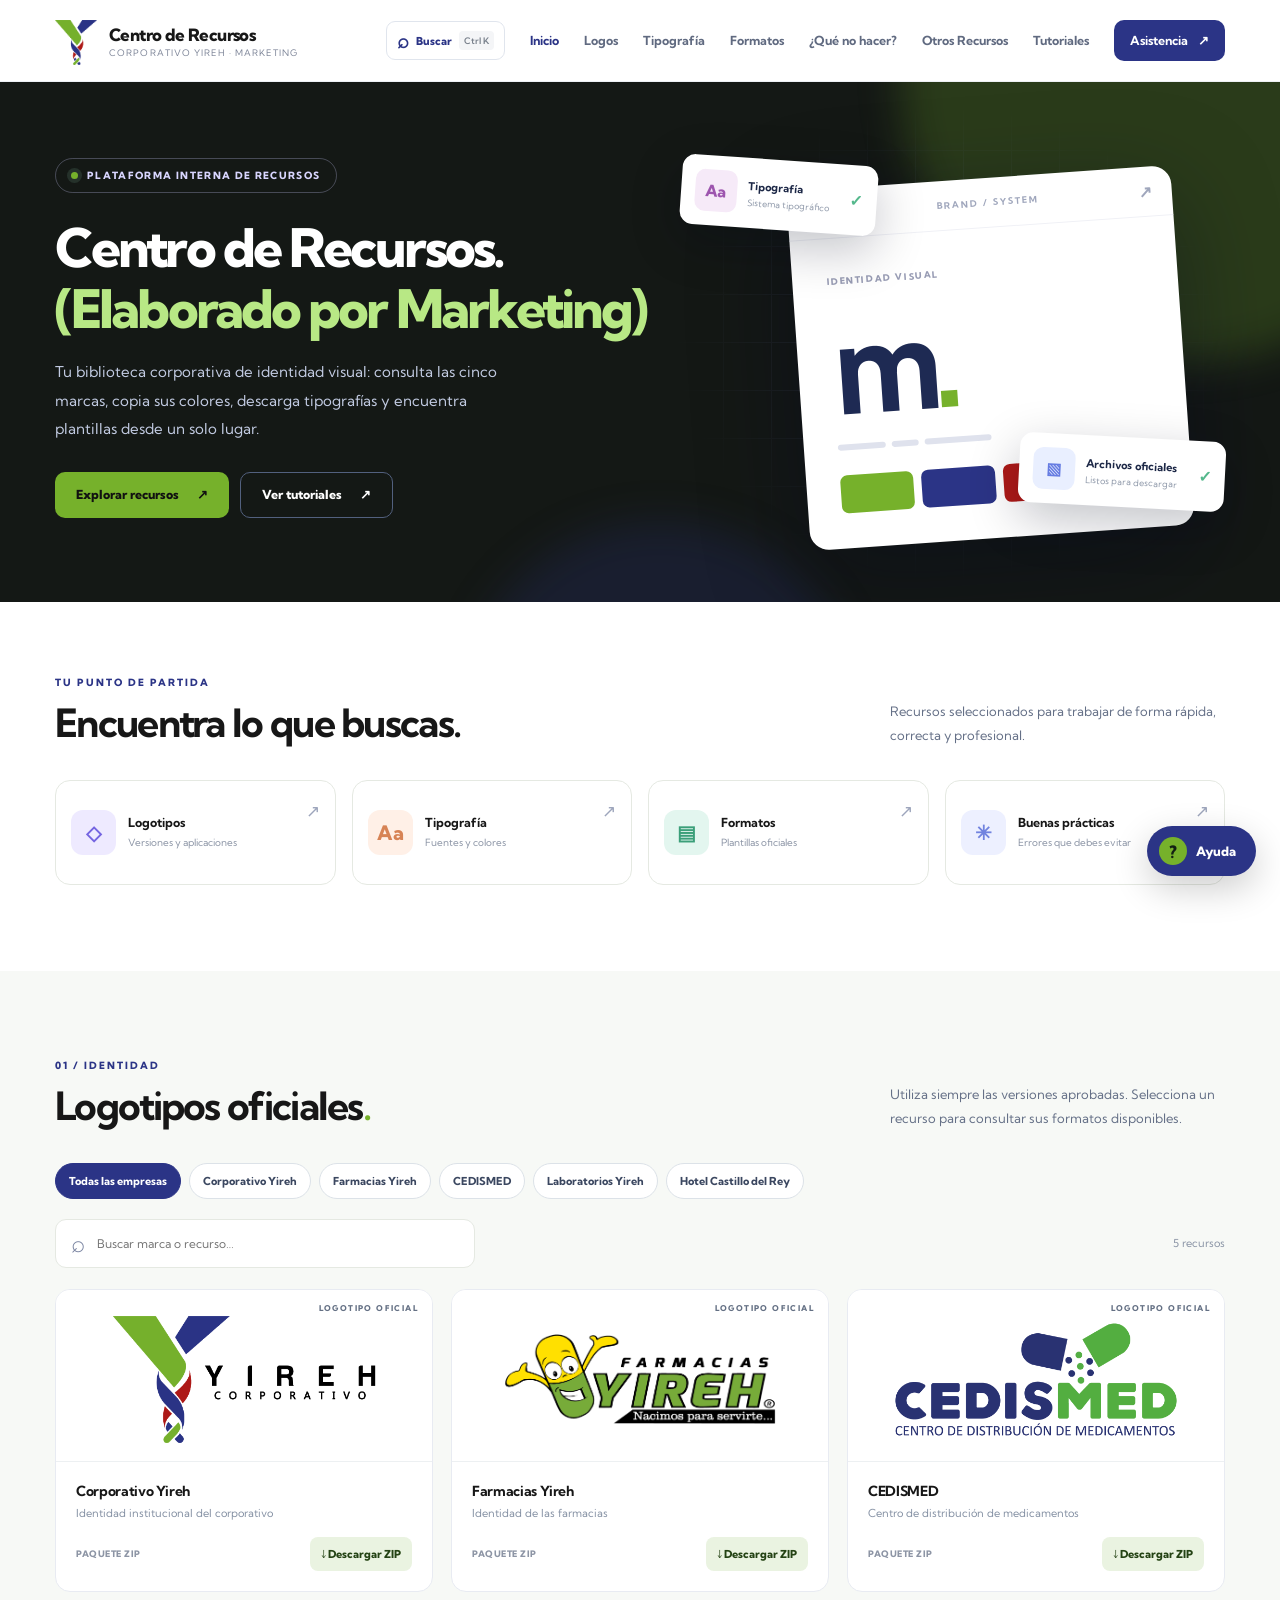
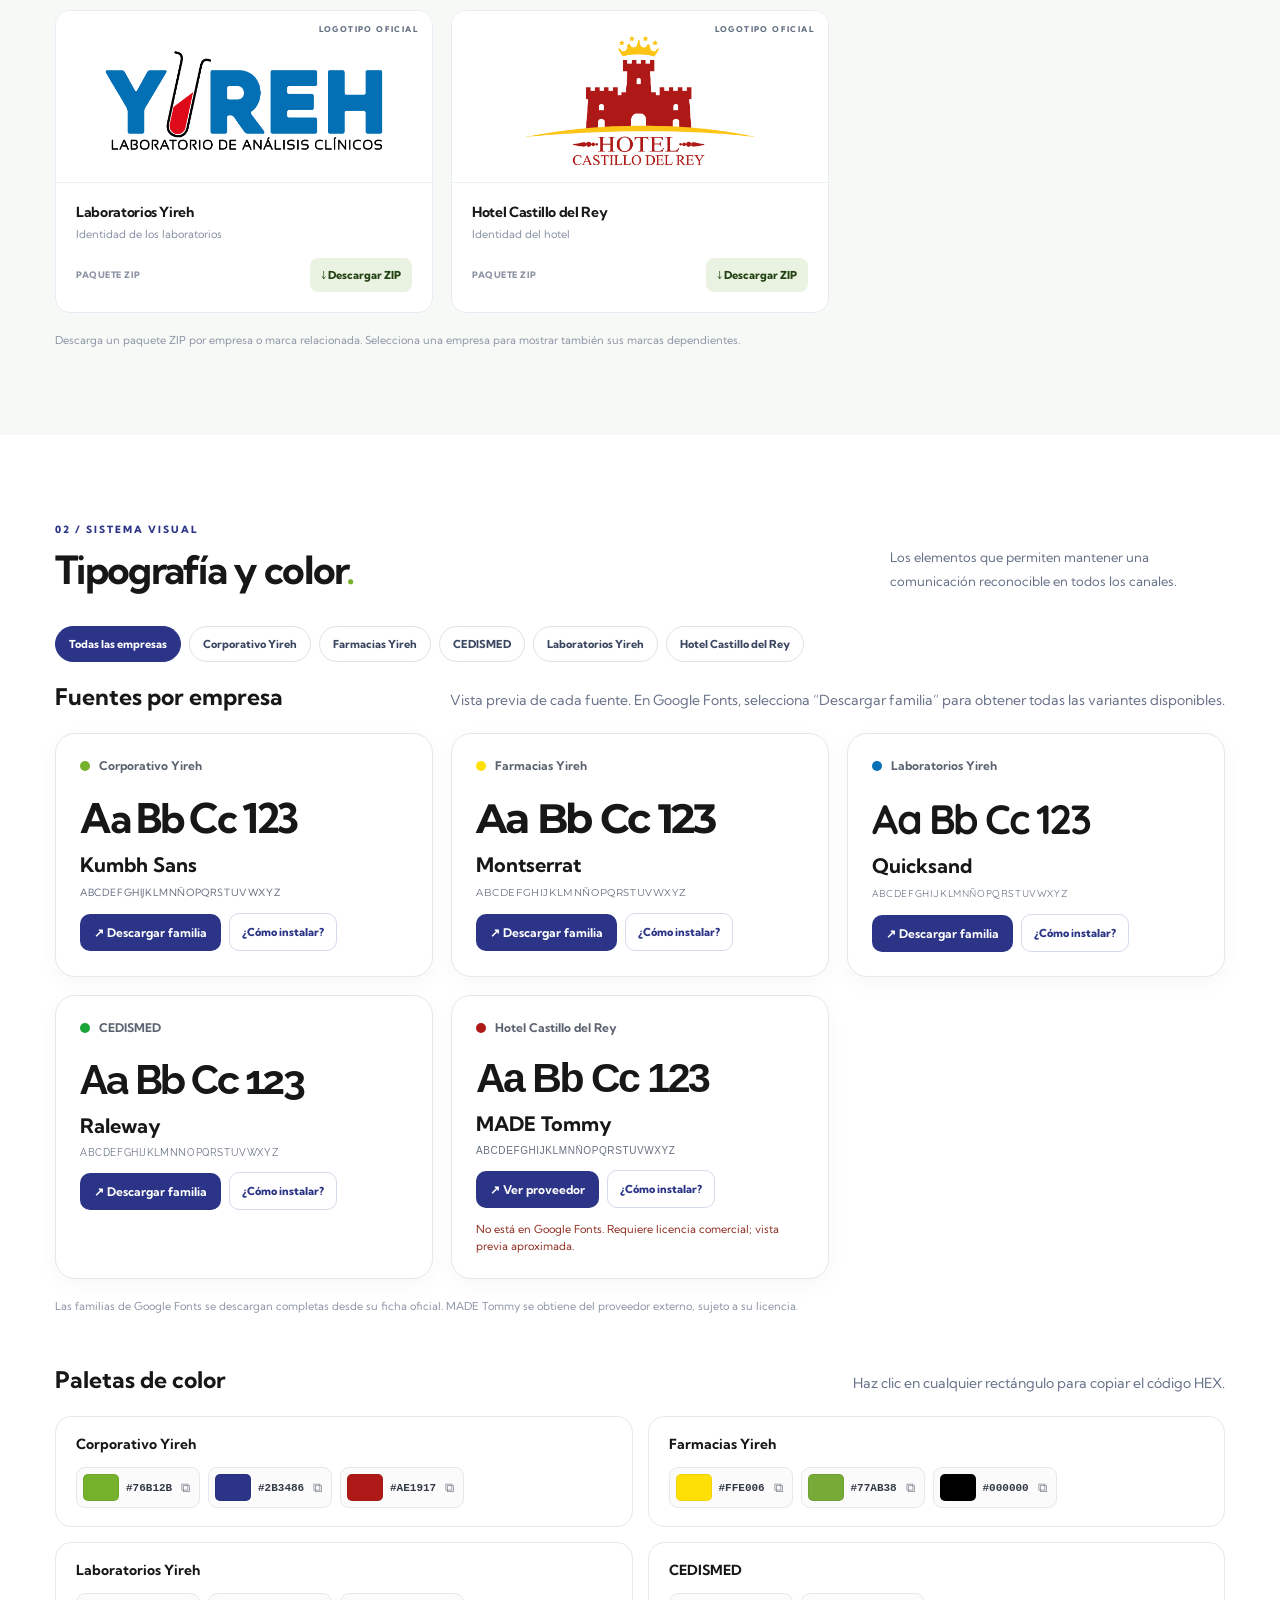
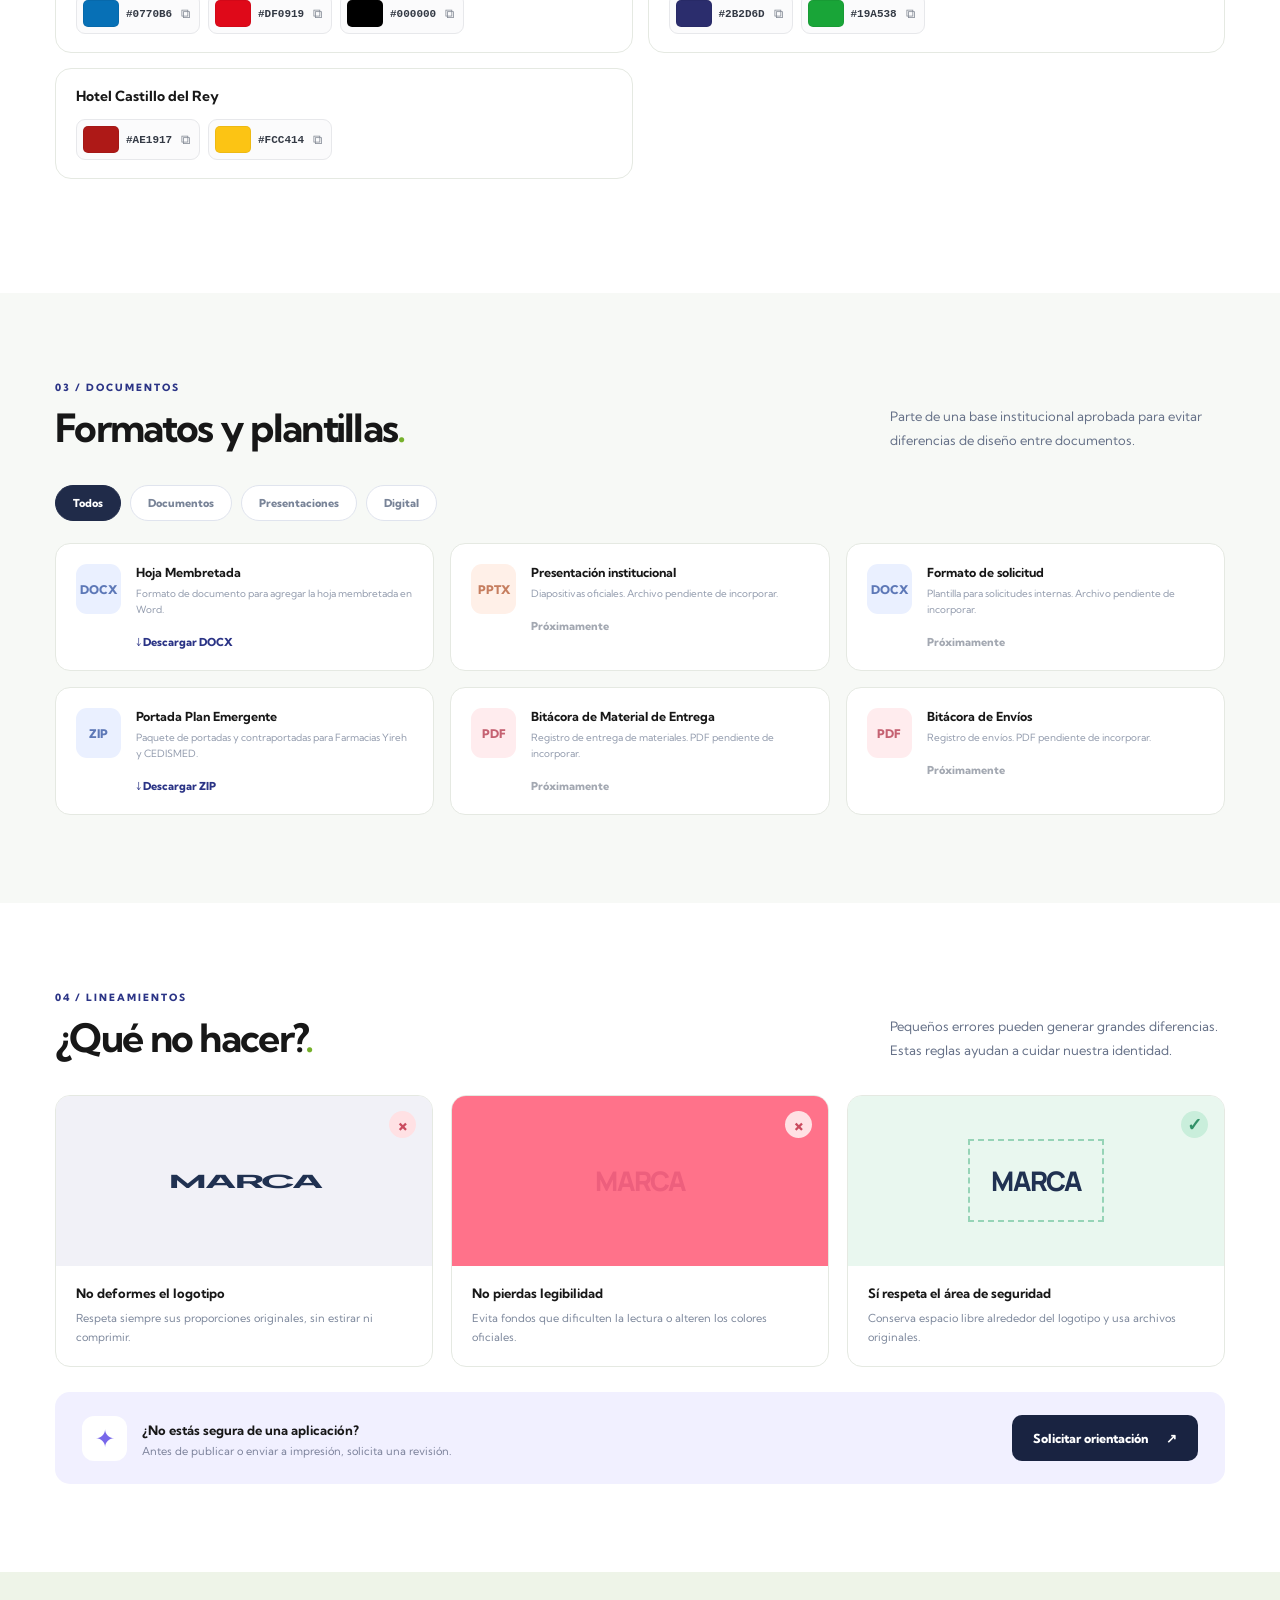
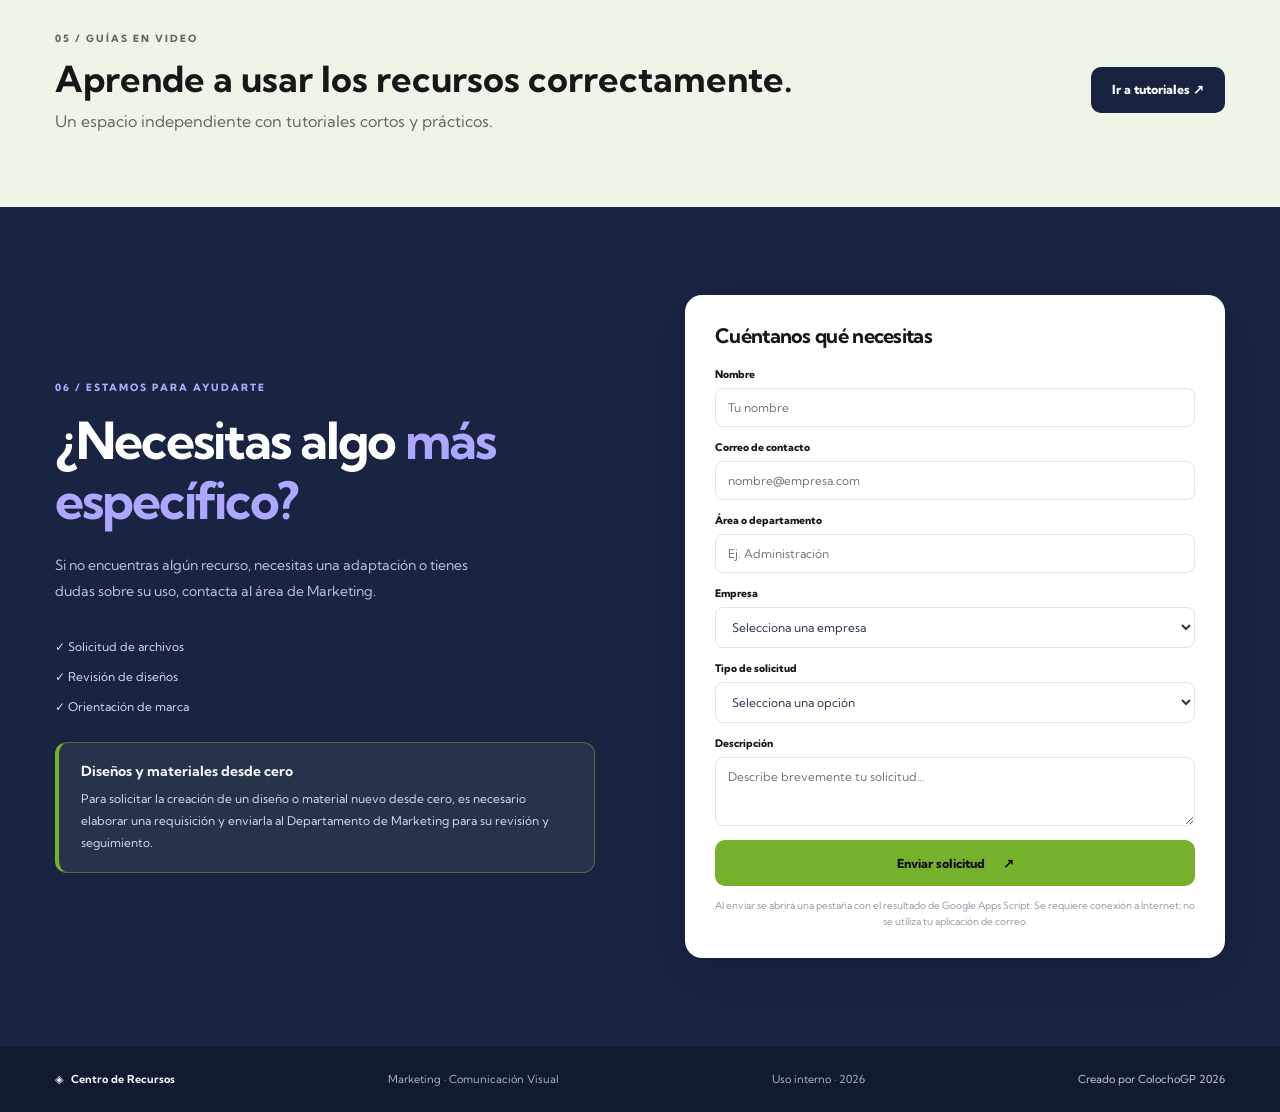
==== commit 358ffc66: "Add files via upload" ====
--- a/Centro_de_Recursos_Yireh_V4/index.html
+++ b/Centro_de_Recursos_Yireh_V4/index.html
@@ -10,6 +10,7 @@
 <link href="styles.css" rel="stylesheet"/>
 <script defer="" src="logo-downloads.js"></script>
 <script defer="" src="configuracion-asistencia.js"></script>
+<script defer="" src="configuracion.js"></script>
 <script defer="" src="script.js"></script>
 </head>
 <body><div aria-label="Cargando Centro de Recursos" class="site-intro" id="site-intro" role="status"><div class="site-intro-content"><img alt="" class="site-intro-logo" src="recursos/branding/isologo-yireh.png"/><strong class="site-intro-title">Centro de Recursos</strong></div></div>
@@ -39,7 +40,7 @@
 <div class="container hero-content">
 <div class="hero-text">
 <div class="eyebrow"><span class="status-dot"></span> PLATAFORMA INTERNA DE RECURSOS</div>
-<h1>Cinco empresas. <em>Una comunicación impecable.</em></h1>
+<h1>Centro de Recursos. <em>(Elaborado por Marketing)</em></h1>
 <p>Tu biblioteca corporativa de identidad visual: consulta las cinco marcas, copia sus colores, descarga tipografías y encuentra plantillas desde un solo lugar.</p>
 <div class="hero-actions"><a class="button button-primary" href="#logos">Explorar recursos <span aria-hidden="true">↗</span></a><a class="button button-ghost" href="tutoriales.html">Ver tutoriales <span aria-hidden="true">↗</span></a></div>
 
@@ -55,13 +56,6 @@
 </div>
 </div>
 </section>
-<section aria-labelledby="popular-title" class="popular-section"><div class="container">
-<div class="popular-heading"><div><p class="overline">ACCESOS FRECUENTES</p><h2 id="popular-title">Lo más utilizado<span class="period">.</span></h2></div><p>Acceso directo a los materiales que consultas con mayor frecuencia.</p></div>
-<div class="popular-grid">
-<a class="popular-card" href="#logos"><span class="popular-icon">▧</span><span><strong>Logotipos oficiales</strong><small>5 identidades principales · ZIP oficiales</small></span><span aria-hidden="true">↗</span></a>
-<a class="popular-card" href="#tipografia"><span class="popular-icon">Aa</span><span><strong>Tipografías y colores</strong><small>5 familias · HEX para copiar</small></span><span aria-hidden="true">↗</span></a>
-<a class="popular-card" href="otros-recursos.html#descargables"><span class="popular-icon">↓</span><span><strong>Paquetes adicionales</strong><small>Campañas, RRSS y stickers</small></span><span aria-hidden="true">↗</span></a>
-</div></div></section>
 <section aria-labelledby="accesos-title" class="section shortcut-section">
 <div class="container">
 <div class="section-heading"><div><p class="overline">TU PUNTO DE PARTIDA</p><h2 id="accesos-title">Encuentra lo que buscas.</h2></div><p>Recursos seleccionados para trabajar de forma rápida, correcta y profesional.</p></div>
@@ -121,7 +115,7 @@
 </div>
 </section>
 <section class="tutorial-promo"><div class="container tutorial-promo-inner"><div><p class="overline">05 / GUÍAS EN VIDEO</p><h2>Aprende a usar los recursos correctamente.</h2><p>Un espacio independiente con tutoriales cortos y prácticos.</p></div><a class="button button-dark" href="tutoriales.html">Ir a tutoriales ↗</a></div></section>
-<section aria-labelledby="help-title" class="section section-anchor assistance-section" id="asistencia"><div class="container assistance-layout"><div class="assistance-text"><p class="overline light">06 / ESTAMOS PARA AYUDARTE</p><h2 id="help-title">¿Necesitas algo <em>más específico?</em></h2><p>Si no encuentras algún recurso, necesitas una adaptación o tienes dudas sobre su uso, contacta al área de Marketing.</p><div class="support-features"><span>✓ Solicitud de archivos</span><span>✓ Revisión de diseños</span><span>✓ Orientación de marca</span></div></div><form action="https://script.google.com/macros/s/AKfycbwh9dbZ9EFJfGZmZZzxYdyfkhDyafCaZo_8eW3qulOiKLGH9zPE0vXkcM6yjpdlwAl5/exec" class="support-form" id="support-form" method="post" target="_blank"><h3>Cuéntanos qué necesitas</h3><label for="request-name">Nombre</label><input autocomplete="name" id="request-name" maxlength="80" name="nombre" placeholder="Tu nombre" required=""/><label for="request-email">Correo de contacto</label><input autocomplete="email" id="request-email" maxlength="160" name="email" placeholder="nombre@empresa.com" required="" type="email"/><label for="request-dept">Área o departamento</label><input id="request-dept" maxlength="80" name="departamento" placeholder="Ej. Administración" required=""/><label for="request-company">Empresa</label><select id="request-company" name="empresa" required=""><option value="">Selecciona una empresa</option><option>Corporativo Yireh</option><option>Farmacias Yireh</option><option>CEDISMED</option><option>Laboratorios Yireh</option><option>Hotel Castillo del Rey</option><option>Otra</option></select><label for="request-type">Tipo de solicitud</label><select id="request-type" name="tipo" required=""><option value="">Selecciona una opción</option><option>Solicitar recurso</option><option>Revisión de diseño</option><option>Orientación de marca</option><option>Otro</option></select><label for="request-message">Descripción</label><textarea id="request-message" maxlength="1200" name="descripcion" placeholder="Describe brevemente tu solicitud…" required="" rows="3"></textarea><input name="mensaje" type="hidden" value=""/><input name="tiempo_inicio" type="hidden" value=""/><div aria-hidden="true" class="support-honeypot"><label for="request-site">Sitio web (dejar vacío)</label><input autocomplete="off" id="request-site" name="sitio_web" tabindex="-1" type="text"/></div><button class="button button-primary button-full" type="submit">Enviar solicitud <span aria-hidden="true">↗</span></button><p aria-live="polite" class="support-status" id="support-status" role="status"></p><p class="form-caption">Al enviar se abrirá una pestaña con el resultado de Google Apps Script. Se requiere conexión a Internet; no se utiliza tu aplicación de correo.</p></form></div></section>
+<section aria-labelledby="help-title" class="section section-anchor assistance-section" id="asistencia"><div class="container assistance-layout"><div class="assistance-text"><p class="overline light">06 / ESTAMOS PARA AYUDARTE</p><h2 id="help-title">¿Necesitas algo <em>más específico?</em></h2><p>Si no encuentras algún recurso, necesitas una adaptación o tienes dudas sobre su uso, contacta al área de Marketing.</p><div class="support-features"><span>✓ Solicitud de archivos</span><span>✓ Revisión de diseños</span><span>✓ Orientación de marca</span></div><aside class="request-notice" aria-label="Solicitudes de diseños nuevos"><strong>Diseños y materiales desde cero</strong><p>Para solicitar la creación de un diseño o material nuevo desde cero, es necesario elaborar una requisición y enviarla al Departamento de Marketing para su revisión y seguimiento.</p></aside></div><form action="https://script.google.com/macros/s/AKfycbwh9dbZ9EFJfGZmZZzxYdyfkhDyafCaZo_8eW3qulOiKLGH9zPE0vXkcM6yjpdlwAl5/exec" class="support-form" id="support-form" method="post" target="_blank"><h3>Cuéntanos qué necesitas</h3><label for="request-name">Nombre</label><input autocomplete="name" id="request-name" maxlength="80" name="nombre" placeholder="Tu nombre" required=""/><label for="request-email">Correo de contacto</label><input autocomplete="email" id="request-email" maxlength="160" name="email" placeholder="nombre@empresa.com" required="" type="email"/><label for="request-dept">Área o departamento</label><input id="request-dept" maxlength="80" name="departamento" placeholder="Ej. Administración" required=""/><label for="request-company">Empresa</label><select id="request-company" name="empresa" required=""><option value="">Selecciona una empresa</option><option>Corporativo Yireh</option><option>Farmacias Yireh</option><option>CEDISMED</option><option>Laboratorios Yireh</option><option>Hotel Castillo del Rey</option><option>Otra</option></select><label for="request-type">Tipo de solicitud</label><select id="request-type" name="tipo" required=""><option value="">Selecciona una opción</option><option>Solicitar recurso</option><option>Revisión de diseño</option><option>Orientación de marca</option><option>Otro</option></select><label for="request-message">Descripción</label><textarea id="request-message" maxlength="1200" name="descripcion" placeholder="Describe brevemente tu solicitud…" required="" rows="3"></textarea><input name="mensaje" type="hidden" value=""/><input name="tiempo_inicio" type="hidden" value=""/><div aria-hidden="true" class="support-honeypot"><label for="request-site">Sitio web (dejar vacío)</label><input autocomplete="off" id="request-site" name="sitio_web" tabindex="-1" type="text"/></div><button class="button button-primary button-full" type="submit">Enviar solicitud <span aria-hidden="true">↗</span></button><p aria-live="polite" class="support-status" id="support-status" role="status"></p><p class="form-caption">Al enviar se abrirá una pestaña con el resultado de Google Apps Script. Se requiere conexión a Internet; no se utiliza tu aplicación de correo.</p></form></div></section>
 </main>
 <footer class="footer"><div class="container footer-inner"><a class="footer-brand" href="#inicio">◈ <strong>Centro de Recursos</strong></a><span>Marketing · Comunicación Visual</span><span>Uso interno · <span id="year"></span></span><span class="site-credit">Creado por ColochoGP 2026</span></div></footer>
 <dialog aria-labelledby="video-title" class="video-dialog" id="video-dialog"><div class="modal-heading"><h3 id="video-title">Tutorial</h3><button aria-label="Cerrar tutorial" class="close-dialog" id="close-dialog" type="button">×</button></div><div class="video-container" id="video-container"></div><p id="video-description"></p></dialog>
--- a/Centro_de_Recursos_Yireh_V4/styles.css
+++ b/Centro_de_Recursos_Yireh_V4/styles.css
@@ -101,3 +101,8 @@
 @keyframes introAppear{0%{opacity:0;transform:translateY(8px)}100%{opacity:1;transform:translateY(0)}}
 @media(prefers-reduced-motion:reduce){.site-intro{display:none!important}body.intro-visible{overflow:auto}}
 @media(max-width:650px){.site-credit{width:100%;text-align:center}}
+
+/* V5 · Aviso de requisición en Asistencia */
+.request-notice {margin-top:28px;padding:19px 22px;border:1px solid rgba(118,177,43,.5);border-left:4px solid #76b12b;border-radius:12px;background:rgba(255,255,255,.065);color:#f6f8f4;}
+.request-notice strong {display:block;font-size:14px;margin-bottom:8px;}
+.request-notice p {font-size:12px;line-height:1.8;margin:0;color:#d4dceb;}
